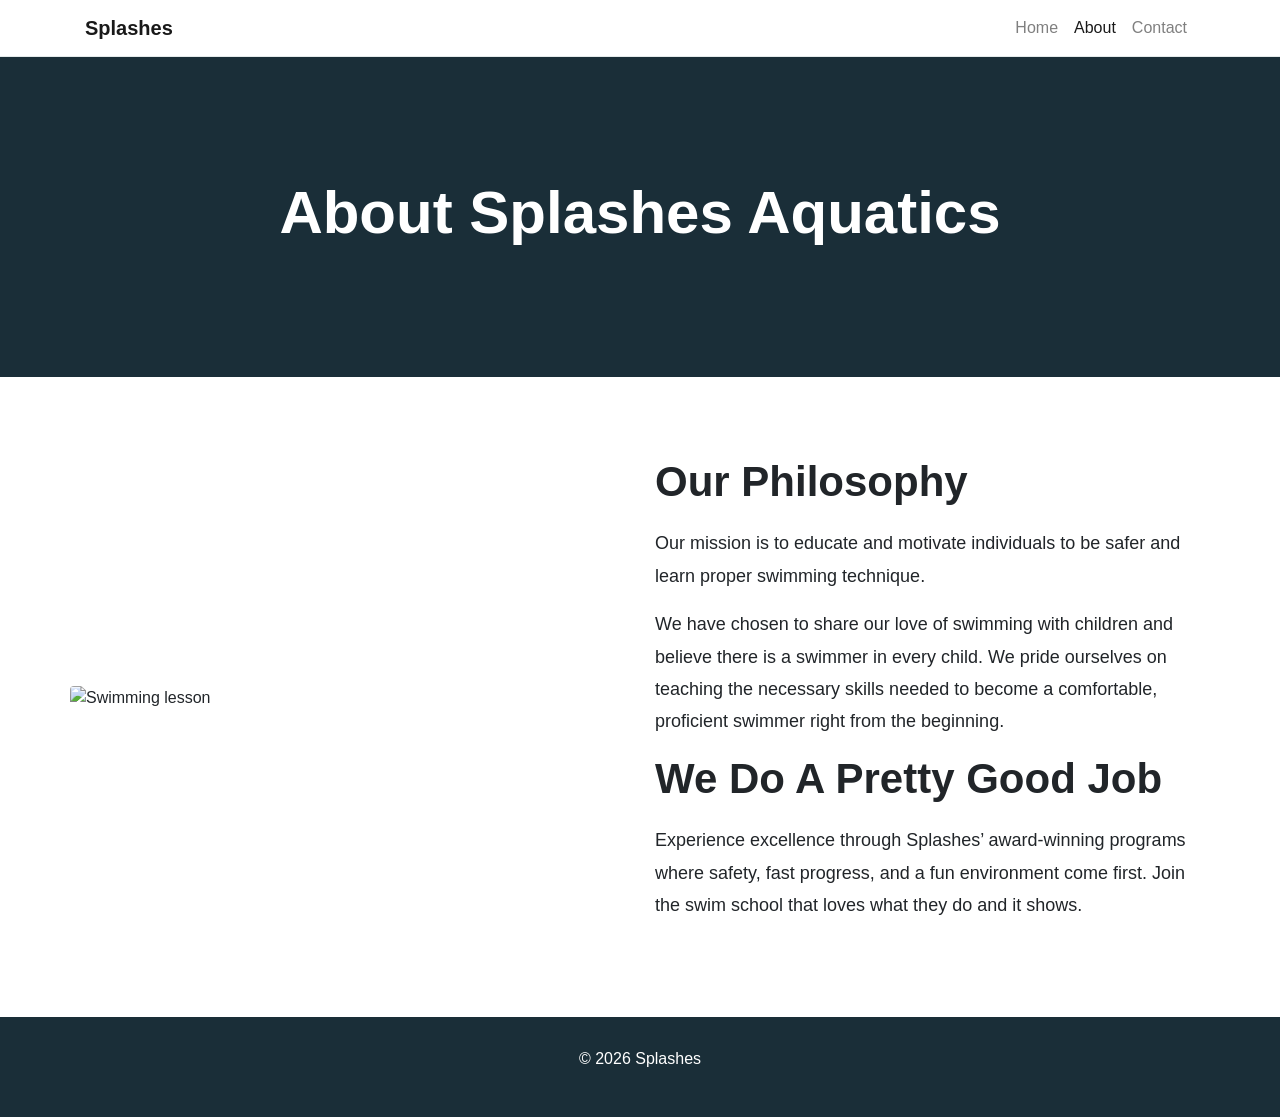
==== about.html @ e7cae316 "contact page information and styling" ====
<!DOCTYPE html>
<html lang="en">
<head>
    <meta charset="UTF-8">
    <meta name="viewport" content="width=device-width, initial-scale=1.0">
    <title>Splashes</title>

    <link rel="stylesheet" href="https://cdn.jsdelivr.net/npm/bootstrap@4.6.2/dist/css/bootstrap.min.css">
    <link rel="stylesheet" href="css/styles.css">

    <script src="https://ajax.googleapis.com/ajax/libs/jquery/3.7.1/jquery.min.js"></script>
    <script src="js/script.js" defer></script>
</head>

<body>

<header>
    <nav class="navbar navbar-expand-lg navbar-light">
        <div class="container">
            <a class="navbar-brand" href="index.html">
                Splashes
            </a>
            <button class="navbar-toggler"
                    type="button"
                    data-toggle="collapse"
                    data-target="#mainNav">
                <span class="navbar-toggler-icon"></span>
            </button>
            <div class="collapse navbar-collapse" id="mainNav">
                <ul class="navbar-nav ml-auto">
                    <li class="nav-item">
                        <a class="nav-link" href="index.html">Home</a>
                    </li>
                    <li class="nav-item">
                        <a class="nav-link active" href="about.html">About</a>
                    </li>
                    <li class="nav-item">
                        <a class="nav-link" href="contact.html">Contact</a>
                    </li>
                </ul>
            </div>
        </div>
    </nav>
</header>

<main>
    <section class="about-hero">
        <div class="container">
            <h1>About Splashes Aquatics</h1>
        </div>
    </section>
    <section class="container about-content">
        <div class="row align-items-center">
            <div class="col-lg-6">
                <img src="images/about.jpg" alt="Swimming lesson" class="img-fluid rounded">
            </div>
            <div class="col-lg-6">
    <h2>Our Philosophy</h2>

    <p>
        Our mission is to educate and motivate individuals to be safer
        and learn proper swimming technique.
    </p>

    <p>
        We have chosen to share our love of swimming with children and
        believe there is a swimmer in every child. We pride ourselves on
        teaching the necessary skills needed to become a comfortable,
        proficient swimmer right from the beginning.
    </p>

    <h2>We Do A Pretty Good Job</h2>

    <p>
        Experience excellence through Splashes’ award-winning programs
        where safety, fast progress, and a fun environment come first.
        Join the swim school that loves what they do and it shows.
    </p>
</div>
        </div>
    </section>
</main>

<footer>
    <div class="container">
        <p>&copy; 2026 Splashes</p>
    </div>
</footer>

<script src="https://cdn.jsdelivr.net/npm/bootstrap@4.6.2/dist/js/bootstrap.bundle.min.js"></script>
</body>
</html>
---- css/styles.css ----
*{
    margin:0;
    padding:0;
    box-sizing:border-box;
}

:root{
    --dark-blue:#1A2E38;
    --bright-blue:#03B1F4;
    --light-gray:#E4EAEA;
}

html, body{
    height:100%;
}

body{
    font-family: Arial, sans-serif;
    display:flex;
    flex-direction:column;
}

header{
    border-bottom: 1px solid var(--light-gray);
}

.navbar-brand{
    font-weight:600;
}

main{
    flex:1;
    padding:0;
}

footer{
    background:var(--dark-blue);
    color:white;
    text-align:center;
    padding:30px;
}
 
.hero{
    background:var(--bright-blue);
    color:white;
    text-align:center;
    padding:180px 20px;
}

.hero h1{
    font-size:48px;
    font-weight:bold;
}

.hero p{
    font-size:20px;
    margin:20px 0;
}

.intro{
    padding:70px 15px;
    text-align:center;                          
}

.intro h2{
    color:var(--dark-blue);
    margin-bottom:20px;
    font-weight:700;
    font-size:48px;
}

.programs{
    padding-bottom:80px;
    padding-top:50px;
}

.card{
    margin-bottom:30px;
    min-height:230px;
    text-align:center;
}

.card h3{
    color:var(--dark-blue);
    font-size:24px;
}

.btn-primary{
    background:var(--dark-blue);
    border-color:var(--dark-blue);
    padding:12px 30px;
    font-size:18px;
}

.btn-primary:hover{
    background:#03B1F4;
    border-color:#03B1F4;
}

.card .btn{
    margin-top:auto;
    width:180px;
}

.program-img{
    width:180px;
    height:180px;
    object-fit:cover;
    border-radius:50%;
    margin-bottom:20px;
}

.about-hero{
    background:var(--dark-blue);
    color:white;
    text-align:center;
    padding:120px 20px;
}

.about-hero h1{
    font-size:60px;
    font-weight:700;
}

.about-content{
    padding:80px 0;
}

.about-content img{
    width:100%;
    border-radius:12px;
}

.about-content h2{
    font-size:42px;
    font-weight:700;
    margin-bottom:20px;
}

.about-content p{
    font-size:18px;
    line-height:1.8;
}

.contact-hero{
    background:var(--bright-blue);
    color:white;
    text-align:center;
    padding:100px 20px;
}

.contact-hero h1{
    font-size:56px;
    font-weight:700;
}

.contact-hero-icon{
    width:180px;
    margin-bottom:20px;
}

.contact-section{
    padding:80px 0;
}

.contact-info h2{
    font-size:42px;
    font-weight:700;
    color:var(--dark-blue);
    margin-bottom:20px;
}

.contact-info p{
    font-size:18px;
    line-height:1.7;
}

.contact-icons{
    display:grid;
    grid-template-columns:repeat(2, 1fr);
    gap:20px;
    margin-top:30px;
}

.contact-icons div{
    text-align:center;
    background:#f5f5f5;
    padding:25px;
    border-radius:12px;
    transition:.3s;
    cursor:pointer;
}

.contact-icons div:hover{
    transform:translateY(-5px);
    box-shadow:0 4px 15px rgba(0,0,0,.15);
}

.contact-icons img{
    width:60px;
    height:60px;
    margin-bottom:10px;
}

.contact-form{
    background:white;
    padding:35px;
    border-radius:12px;
    box-shadow:0 4px 20px rgba(0,0,0,0.1);
}

.contact-form label{
    font-weight:600;
}

.contact-form .btn{
    padding:12px 30px;
}

.form-title{
    margin-bottom:20px;
    font-size:32px;
    font-weight:700;
    color:var(--dark-blue);
}
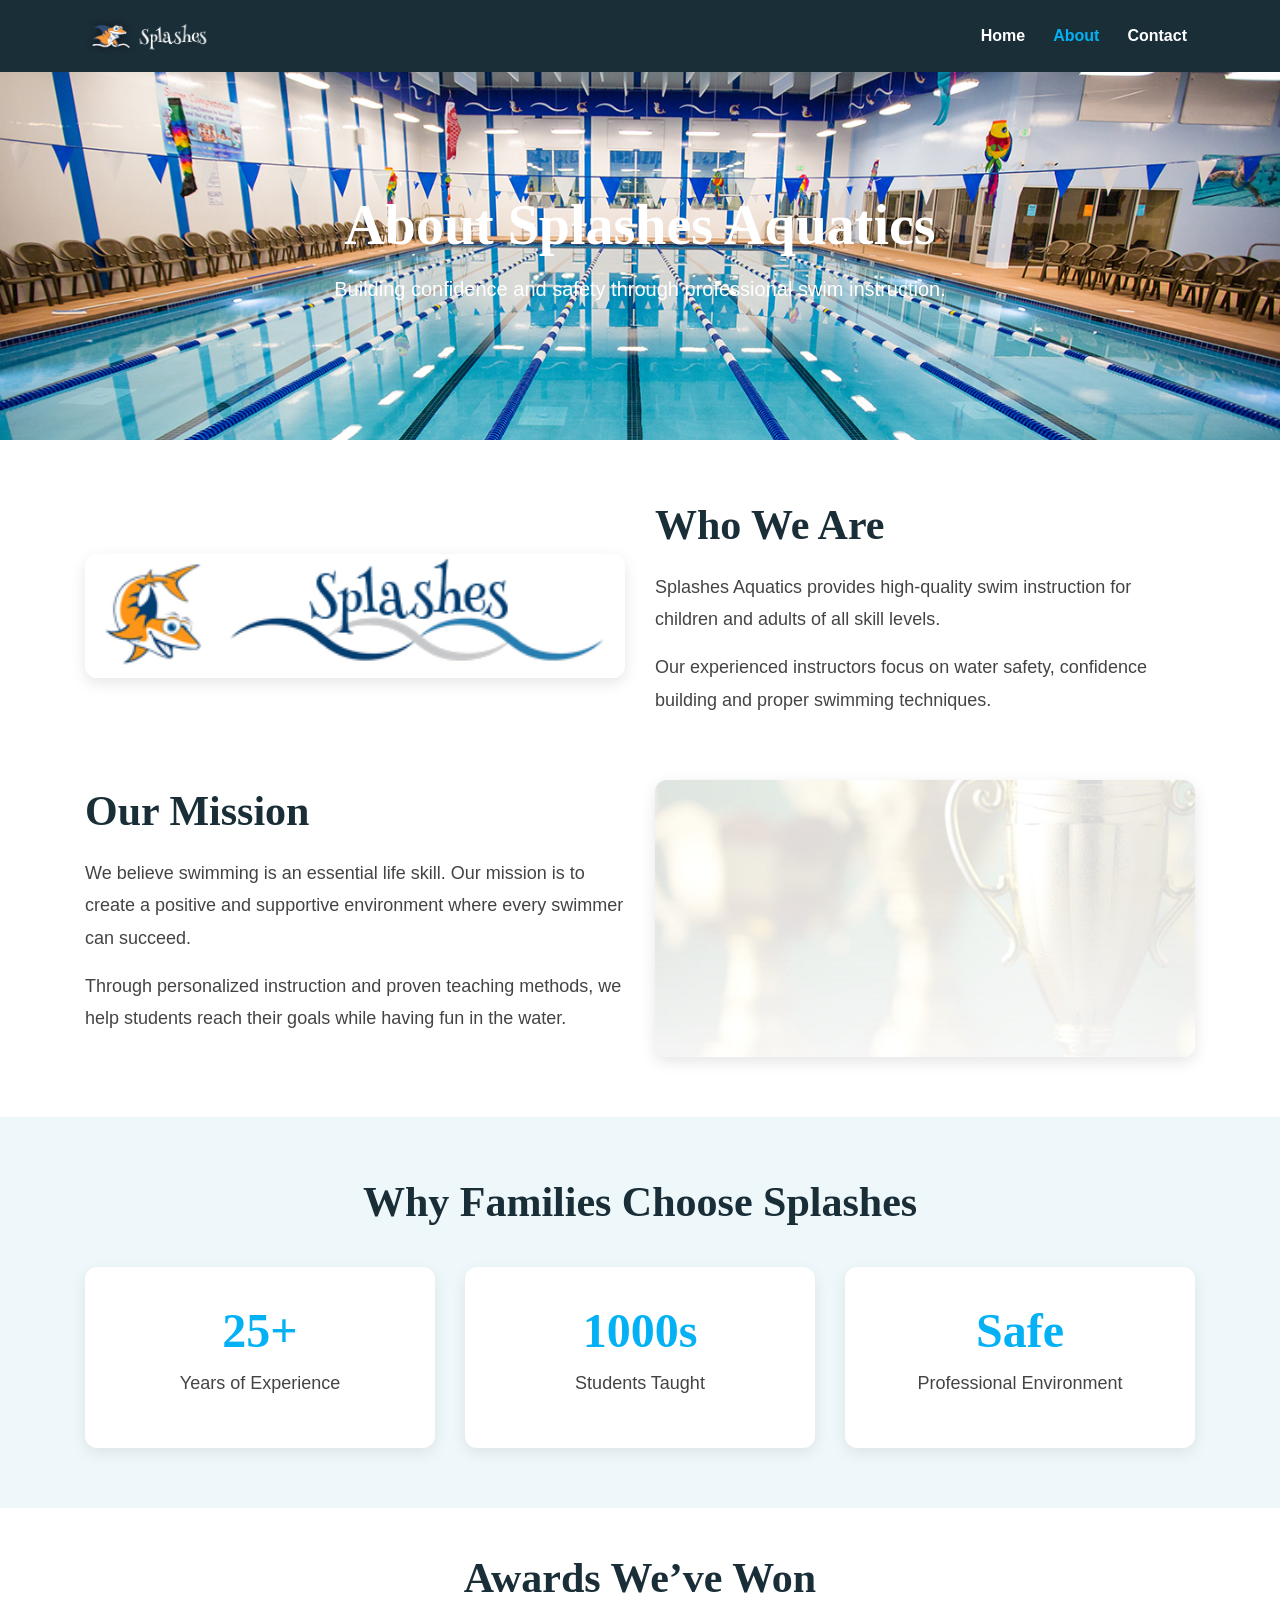
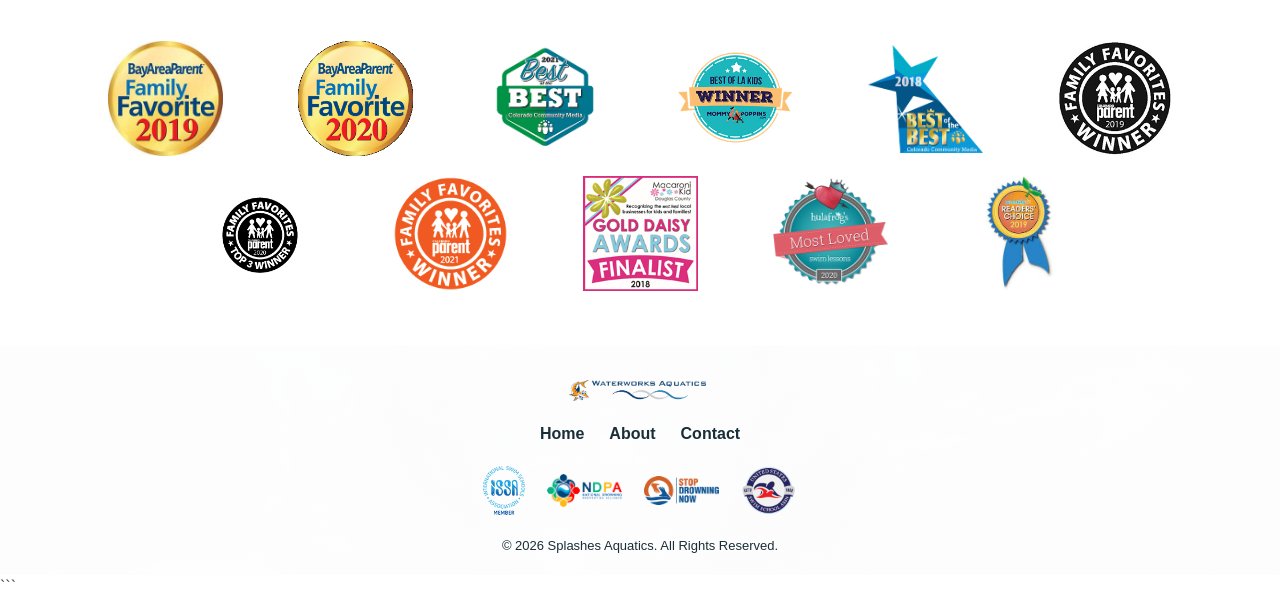
==== commit abb5b760: "about.html complete page pluss about css complete" ====
--- a/about.html
+++ b/about.html
@@ -3,7 +3,7 @@
 <head>
     <meta charset="UTF-8">
     <meta name="viewport" content="width=device-width, initial-scale=1.0">
-    <title>Splashes</title>
+    <title>About | Splashes Aquatics</title>
 
     <link rel="stylesheet" href="https://cdn.jsdelivr.net/npm/bootstrap@4.6.2/dist/css/bootstrap.min.css">
     <link rel="stylesheet" href="css/styles.css">
@@ -15,78 +15,263 @@
 <body>
 
 <header>
-    <nav class="navbar navbar-expand-lg navbar-light">
-        <div class="container">
+    <nav class="navbar navbar-expand-lg navbar-dark sticky-top">
+        <div class="container">
+
             <a class="navbar-brand" href="index.html">
-                Splashes
+                <img src="images/logo-small.png" alt="Splashes Aquatics" class="site-logo">
             </a>
+
             <button class="navbar-toggler"
                     type="button"
                     data-toggle="collapse"
                     data-target="#mainNav">
                 <span class="navbar-toggler-icon"></span>
             </button>
+
             <div class="collapse navbar-collapse" id="mainNav">
                 <ul class="navbar-nav ml-auto">
+
                     <li class="nav-item">
                         <a class="nav-link" href="index.html">Home</a>
                     </li>
-                    <li class="nav-item">
-                        <a class="nav-link active" href="about.html">About</a>
+
+                    <li class="nav-item active">
+                        <a class="nav-link" href="about.html">About</a>
                     </li>
+
                     <li class="nav-item">
                         <a class="nav-link" href="contact.html">Contact</a>
                     </li>
+
                 </ul>
             </div>
+
         </div>
     </nav>
 </header>
 
 <main>
+
     <section class="about-hero">
         <div class="container">
             <h1>About Splashes Aquatics</h1>
-        </div>
-    </section>
-    <section class="container about-content">
-        <div class="row align-items-center">
-            <div class="col-lg-6">
-                <img src="images/about.jpg" alt="Swimming lesson" class="img-fluid rounded">
-            </div>
-            <div class="col-lg-6">
-    <h2>Our Philosophy</h2>
-
-    <p>
-        Our mission is to educate and motivate individuals to be safer
-        and learn proper swimming technique.
-    </p>
-
-    <p>
-        We have chosen to share our love of swimming with children and
-        believe there is a swimmer in every child. We pride ourselves on
-        teaching the necessary skills needed to become a comfortable,
-        proficient swimmer right from the beginning.
-    </p>
-
-    <h2>We Do A Pretty Good Job</h2>
-
-    <p>
-        Experience excellence through Splashes’ award-winning programs
-        where safety, fast progress, and a fun environment come first.
-        Join the swim school that loves what they do and it shows.
-    </p>
-</div>
-        </div>
-    </section>
+            <p>Building confidence and safety through professional swim instruction.</p>
+        </div>
+    </section>
+
+    <section class="about-content">
+        <div class="container">
+
+            <div class="row align-items-center mb-5">
+
+                <div class="col-lg-6">
+                    <img src="images/wave-small.png"
+                         alt="Swimming lesson"
+                         class="img-fluid about-image">
+                </div>
+
+                <div class="col-lg-6">
+
+                    <h2>Who We Are</h2>
+
+                    <p>
+                        Splashes Aquatics provides high-quality swim instruction
+                        for children and adults of all skill levels.
+                    </p>
+
+                    <p>
+                        Our experienced instructors focus on water safety,
+                        confidence building and proper swimming techniques.
+                    </p>
+
+                </div>
+
+            </div>
+
+            <div class="row align-items-center">
+
+                <div class="col-lg-6 order-lg-2">
+                    <img src="images/about-we-do-a-pretty-good-job-bg.jpeg"
+                         alt="Swimming lesson"
+                         class="img-fluid about-image">
+                </div>
+
+                <div class="col-lg-6 order-lg-1">
+
+                    <h2>Our Mission</h2>
+
+                    <p>
+                        We believe swimming is an essential life skill.
+                        Our mission is to create a positive and supportive
+                        environment where every swimmer can succeed.
+                    </p>
+
+                    <p>
+                        Through personalized instruction and proven teaching
+                        methods, we help students reach their goals while
+                        having fun in the water.
+                    </p>
+
+                </div>
+
+            </div>
+
+        </div>
+    </section>
+
+    <section class="about-stats">
+
+        <div class="container">
+
+            <h2>Why Families Choose Splashes</h2>
+
+            <div class="row text-center">
+
+                <div class="col-md-4">
+                    <div class="stat-box">
+                        <h3>25+</h3>
+                        <p>Years of Experience</p>
+                    </div>
+                </div>
+
+                <div class="col-md-4">
+                    <div class="stat-box">
+                        <h3>1000s</h3>
+                        <p>Students Taught</p>
+                    </div>
+                </div>
+
+                <div class="col-md-4">
+                    <div class="stat-box">
+                        <h3>Safe</h3>
+                        <p>Professional Environment</p>
+                    </div>
+                </div>
+
+            </div>
+
+        </div>
+
+    </section>
+
+<!-- Awards -->
+    <section class="awards-section">
+        <div class="container">
+
+            <h2>Awards We’ve Won</h2>
+
+            <div class="row justify-content-center awards-grid">
+
+                <div class="col-4 col-sm-3 col-lg-2">
+                    <img src="images/awards/bay-area-parent-2019.jpeg"
+                         alt="Bay Area Parent Family Favorite 2019"
+                         class="award-image">
+                </div>
+
+                <div class="col-4 col-sm-3 col-lg-2">
+                    <img src="images/awards/bay-area-parent-gold2020.png"
+                         alt="Bay Area Parent Gold 2020"
+                         class="award-image">
+                </div>
+
+                <div class="col-4 col-sm-3 col-lg-2">
+                    <img src="images/awards/best-colorado-community-media-2021.jpeg"
+                         alt="Best Colorado Community Media 2021"
+                         class="award-image">
+                </div>
+
+                <div class="col-4 col-sm-3 col-lg-2">
+                    <img src="images/awards/best-of-la-kids-winner.jpeg"
+                         alt="Best of LA Kids winner"
+                         class="award-image">
+                </div>
+
+                <div class="col-4 col-sm-3 col-lg-2">
+                    <img src="images/awards/best-of-the-best-2018.jpeg"
+                         alt="Best of the Best 2018"
+                         class="award-image">
+                </div>
+
+                <div class="col-4 col-sm-3 col-lg-2">
+                    <img src="images/awards/colorado-parenting-family-fav2019.jpeg"
+                         alt="Colorado Parenting Family Favorite 2019"
+                         class="award-image">
+                </div>
+
+                <div class="col-4 col-sm-3 col-lg-2">
+                    <img src="images/awards/colorado-parenting-family-fav2020.png"
+                         alt="Colorado Parenting Family Favorite 2020"
+                         class="award-image">
+                </div>
+
+                <div class="col-4 col-sm-3 col-lg-2">
+                    <img src="images/awards/colorado-parenting-family-fav2021.png"
+                         alt="Colorado Parenting Family Favorite 2021"
+                         class="award-image">
+                </div>
+
+                <div class="col-4 col-sm-3 col-lg-2">
+                    <img src="images/awards/gold-daisy-award-finalist-2018.jpeg"
+                         alt="Gold Daisy Award finalist 2018"
+                         class="award-image">
+                </div>
+
+                <div class="col-4 col-sm-3 col-lg-2">
+                    <img src="images/awards/mla-swim-lessons-winner-2020-250x250.png"
+                         alt="Most Loved Swim Lessons winner 2020"
+                         class="award-image">
+                </div>
+
+                <div class="col-4 col-sm-3 col-lg-2">
+                    <img src="images/awards/website-parenting-oc-2019.jpeg"
+                         alt="Parenting OC award 2019"
+                         class="award-image">
+                </div>
+
+            </div>
+
+        </div>
+    </section>
+
 </main>
 
 <footer>
     <div class="container">
-        <p>&copy; 2026 Splashes</p>
+
+        <img src="images/footer-logo-wave-small.png"
+             alt="Splashes Aquatics"
+             class="footer-logo">
+
+        <div class="footer-links">
+            <a href="index.html">Home</a>
+            <a href="about.html">About</a>
+            <a href="contact.html">Contact</a>
+        </div>
+
+        <div class="sponsor-logos">
+
+            <img src="images/sponsors/footer-member-issa-logo.png"
+                 alt="Swim School Association member">
+
+            <img src="images/sponsors/footer-ndpa-logo.png"
+                 alt="National Drowning Prevention Alliance">
+
+            <img src="images/sponsors/footer-stop-drowning-now-logo.png"
+                 alt="Stop Drowning Now">
+
+            <img src="images/sponsors/footer-usssa-logo-2.png"
+                 alt="United States Swim School Association">
+
+        </div>
+
+        <p>&copy; 2026 Splashes Aquatics. All Rights Reserved.</p>
+
     </div>
 </footer>
 
 <script src="https://cdn.jsdelivr.net/npm/bootstrap@4.6.2/dist/js/bootstrap.bundle.min.js"></script>
+
 </body>
-</html>+</html>
+```
--- a/css/styles.css
+++ b/css/styles.css
@@ -5,133 +5,769 @@
 }
 
 :root{
-    --dark-blue:#1A2E38;
-    --bright-blue:#03B1F4;
-    --light-gray:#E4EAEA;
-}
-
-html, body{
-    height:100%;
-}
-
+    --white:#ffffff;
+    --light-gray:#e4eaea;
+    --dark-blue:#1a2e38;
+    --dark-gray:#444444;
+    --bright-blue:#03b1f4;
+}
+
+html,
 body{
-    font-family: Arial, sans-serif;
+    min-height:100%;
+}
+
+body{
     display:flex;
     flex-direction:column;
-}
-
-header{
-    border-bottom: 1px solid var(--light-gray);
-}
-
-.navbar-brand{
-    font-weight:600;
+    font-family:Arial, sans-serif;
+    color:var(--dark-gray);
+    background:var(--white);
 }
 
 main{
     flex:1;
-    padding:0;
-}
-
-footer{
+}
+
+h1,
+h2,
+h3{
+    font-family:Georgia, serif;
+}
+
+a:hover{
+    text-decoration:none;
+}
+
+/* Header */
+
+header{
     background:var(--dark-blue);
-    color:white;
-    text-align:center;
-    padding:30px;
-}
- 
+}
+
+.navbar{
+    min-height:72px;
+    background:var(--dark-blue);
+}
+
+.site-logo{
+    width:130px;
+    height:auto;
+}
+
+.navbar-dark .navbar-nav .nav-link{
+    color:var(--white);
+    margin-left:12px;
+    font-weight:600;
+}
+
+.navbar-dark .navbar-nav .nav-link:hover,
+.navbar-dark .navbar-nav .active > .nav-link{
+    color:var(--bright-blue);
+}
+
+.account-btn{
+    padding:8px 18px;
+    border-radius:25px;
+    color:var(--dark-blue);
+    font-size:13px;
+    font-weight:700;
+}
+
+/* Hero */
+
 .hero{
-    background:var(--bright-blue);
-    color:white;
-    text-align:center;
-    padding:180px 20px;
+    min-height:500px;
+    display:flex;
+    align-items:center;
+    padding:70px 20px;
+    color:var(--white);
+    text-align:center;
+
+    background-image:
+        linear-gradient(rgba(0,0,0,.28), rgba(0,0,0,.28)),
+        url("../images/home.jpeg");
+
+    background-size:cover;
+    background-position:center;
+    background-repeat:no-repeat;
 }
 
 .hero h1{
-    font-size:48px;
-    font-weight:bold;
+    max-width:760px;
+    margin:0 auto;
+    font-size:54px;
+    line-height:1.15;
+    font-weight:700;
+    text-shadow:0 2px 5px rgba(0,0,0,.4);
 }
 
 .hero p{
-    font-size:20px;
-    margin:20px 0;
-}
+    margin:22px 0;
+    font-size:19px;
+}
+
+.hero-buttons{
+    display:flex;
+    justify-content:center;
+    flex-wrap:wrap;
+    gap:15px;
+}
+
+.hero-buttons .btn{
+    min-width:160px;
+    padding:10px 24px;
+    border-radius:25px;
+    font-weight:600;
+}
+
+/* Promotional banners */
+
+.promo-section{
+    padding:30px 0 10px;
+}
+
+.promo-link{
+    display:block;
+    width:100%;
+    height:100%;
+}
+
+.promo-image{
+    display:block;
+    width:100%;
+    height:125px;
+    object-fit:cover;
+    border-radius:8px;
+    box-shadow:0 4px 12px rgba(0,0,0,.12);
+}
+
+/* Intro */
 
 .intro{
-    padding:70px 15px;
-    text-align:center;                          
+    padding:35px 15px 15px;
+    text-align:center;
 }
 
 .intro h2{
-    color:var(--dark-blue);
-    margin-bottom:20px;
-    font-weight:700;
-    font-size:48px;
-}
+    margin-bottom:12px;
+    color:var(--dark-blue);
+    font-size:42px;
+    font-weight:700;
+}
+
+.intro p{
+    max-width:760px;
+    margin:0 auto;
+    font-size:17px;
+}
+
+/* Program cards */
 
 .programs{
-    padding-bottom:80px;
-    padding-top:50px;
-}
-
-.card{
-    margin-bottom:30px;
-    min-height:230px;
-    text-align:center;
-}
-
-.card h3{
-    color:var(--dark-blue);
-    font-size:24px;
-}
+    padding:25px 0 45px;
+}
+
+.program-card{
+    overflow:hidden;
+    border:1px solid var(--light-gray);
+    border-radius:10px;
+    box-shadow:0 4px 14px rgba(0,0,0,.08);
+    transition:transform .3s, box-shadow .3s;
+}
+
+.program-card:hover{
+    transform:translateY(-5px);
+    box-shadow:0 8px 20px rgba(0,0,0,.13);
+}
+
+.program-card-image{
+    width:100%;
+    height:190px;
+    object-fit:cover;
+}
+
+.program-card .card-body{
+    display:flex;
+    flex-direction:column;
+    align-items:center;
+    padding:22px 18px;
+    text-align:center;
+}
+
+.program-card .card-title{
+    margin-bottom:12px;
+    color:var(--dark-blue);
+    font-size:23px;
+    font-weight:700;
+}
+
+.program-card .card-text{
+    flex:1;
+    font-size:15px;
+    line-height:1.55;
+}
+
+.program-card .btn{
+    width:160px;
+    margin-top:auto;
+}
+
+/* Buttons */
 
 .btn-primary{
     background:var(--dark-blue);
     border-color:var(--dark-blue);
-    padding:12px 30px;
+}
+
+.btn-primary:hover{
+    background:var(--bright-blue);
+    border-color:var(--bright-blue);
+}
+
+.btn-outline-primary{
+    color:var(--bright-blue);
+    border-color:var(--bright-blue);
+}
+
+.btn-outline-primary:hover{
+    background:var(--bright-blue);
+    border-color:var(--bright-blue);
+}
+
+.btn-info{
+    background:var(--bright-blue);
+    border-color:var(--bright-blue);
+}
+
+/* Teaching section */
+
+.teaching-section{
+    padding:50px 0;
+    background:#eef7fa;
+}
+
+.teaching-section .row{
+    align-items:stretch;
+}
+
+.teaching-box{
+    width:100%;
+    height:100%;
+    padding:34px;
+    background:var(--white);
+    border:1px solid var(--light-gray);
+    border-radius:14px;
+    box-shadow:0 5px 18px rgba(0,0,0,.10);
+}
+
+.teaching-box h2{
+    margin-bottom:18px;
+    color:var(--dark-blue);
+    font-size:40px;
+    font-weight:700;
+}
+
+.teaching-box h3{
+    margin-top:20px;
+    margin-bottom:12px;
+    color:var(--dark-blue);
+    font-size:22px;
+    font-weight:700;
+}
+
+.teaching-box p,
+.teaching-box li{
+    font-size:16px;
+    line-height:1.65;
+}
+
+.teaching-box ul{
+    margin-bottom:22px;
+    padding-left:20px;
+}
+
+.teaching-box li{
+    margin-bottom:9px;
+}
+
+.teaching-box .badge{
+    margin-left:6px;
+}
+
+.teaching-image{
+    width:100%;
+    height:100%;
+    min-height:470px;
+    object-fit:cover;
+    border-radius:14px;
+    box-shadow:0 5px 18px rgba(0,0,0,.10);
+}
+
+/* Locations */
+
+.locations-section{
+    padding:60px 0;
+    color:var(--white);
+
+    background-image:
+        linear-gradient(rgba(26,46,56,.88), rgba(26,46,56,.88)),
+        url("../images/home-our-locations-bg.jpeg");
+
+    background-size:cover;
+    background-position:center;
+}
+
+.locations-text h2{
+    margin-bottom:18px;
+    font-size:44px;
+    line-height:1.1;
+    font-weight:700;
+}
+
+.locations-text h3{
+    margin-bottom:15px;
+    color:var(--bright-blue);
+    font-size:22px;
+}
+
+.locations-text p{
+    margin-bottom:20px;
+    font-size:16px;
+    line-height:1.65;
+}
+
+.locations-map{
+    width:100%;
+}
+
+/* Awards */
+
+.awards-section{
+    padding:45px 0;
+    text-align:center;
+}
+
+.awards-section h2{
+    margin-bottom:28px;
+    color:var(--dark-blue);
+    font-size:42px;
+    font-weight:700;
+}
+
+.awards-grid > div{
+    display:flex;
+    align-items:center;
+    justify-content:center;
+    padding:10px;
+}
+
+.award-image{
+    width:100%;
+    max-width:115px;
+    max-height:115px;
+    object-fit:contain;
+}
+
+/* Footer */
+
+footer{
+    padding:32px 20px 20px;
+    color:var(--dark-blue);
+    text-align:center;
+
+    background-image:
+        linear-gradient(rgba(255,255,255,.92), rgba(255,255,255,.92)),
+        url("../images/footer-bg.jpeg");
+
+    background-size:cover;
+    background-position:center;
+}
+
+.footer-logo{
+    width:150px;
+    margin-bottom:18px;
+}
+
+.footer-links{
+    display:flex;
+    justify-content:center;
+    gap:25px;
+    margin-bottom:20px;
+}
+
+.footer-links a{
+    color:var(--dark-blue);
+    font-weight:600;
+}
+
+.sponsor-logos{
+    display:flex;
+    justify-content:center;
+    align-items:center;
+    flex-wrap:wrap;
+    gap:22px;
+    margin-bottom:20px;
+}
+
+.sponsor-logos img{
+    max-width:75px;
+    max-height:50px;
+    object-fit:contain;
+}
+
+footer p{
+    margin-bottom:0;
+    font-size:13px;
+}
+
+/* About page */
+
+.about-hero{
+    padding:120px 20px;
+    color:var(--white);
+    text-align:center;
+
+    background-image:
+        linear-gradient(rgba(26,46,56,.55), rgba(26,46,56,.55)),
+        url("../images/about-us-hero.jpeg");
+
+    background-size:cover;
+    background-position:center;
+}
+
+.about-hero h1{
+    font-size:54px;
+    font-weight:700;
+}
+
+.about-content{
+    padding:55px 15px;
+}
+
+.about-content img{
+    width:100%;
+    border-radius:12px;
+}
+
+.about-content h2{
+    margin-bottom:18px;
+    color:var(--dark-blue);
+    font-size:38px;
+    font-weight:700;
+}
+
+.about-content p{
+    font-size:17px;
+    line-height:1.7;
+}
+
+/* Contact page */
+
+.contact-hero{
+    padding:120px 20px;
+    color:var(--white);
+    text-align:center;
+
+    background-image:
+        linear-gradient(rgba(26,46,56,.50), rgba(26,46,56,.50)),
+        url("../images/contact-hero.jpeg");
+
+    background-size:cover;
+    background-position:center;
+}
+
+.contact-hero h1{
+    font-size:52px;
+    font-weight:700;
+}
+
+.contact-section{
+    padding:55px 15px;
+}
+
+.contact-info h2{
+    margin-bottom:18px;
+    color:var(--dark-blue);
+    font-size:38px;
+    font-weight:700;
+}
+
+.contact-info > p{
+    font-size:17px;
+    line-height:1.65;
+}
+
+.contact-icons{
+    display:grid;
+    grid-template-columns:repeat(2,1fr);
+    gap:16px;
+    margin-top:25px;
+}
+
+.contact-icons div{
+    padding:20px;
+    text-align:center;
+    background:#f5f5f5;
+    border-radius:10px;
+}
+
+.contact-icons img{
+    width:55px;
+    height:55px;
+    margin-bottom:8px;
+}
+
+.contact-icons p{
+    margin-bottom:0;
+}
+
+.contact-form{
+    padding:30px;
+    background:var(--white);
+    border-radius:12px;
+    box-shadow:0 4px 18px rgba(0,0,0,.10);
+}
+
+.contact-form label{
+    font-weight:600;
+}
+
+/* Tablet */
+
+@media only screen and (max-width:991px){
+
+    .navbar-collapse{
+        padding:18px 0;
+    }
+
+    .account-btn{
+        margin-top:10px;
+    }
+
+    .hero{
+        min-height:460px;
+    }
+
+    .hero h1{
+        font-size:44px;
+    }
+
+    .teaching-image{
+        min-height:380px;
+    }
+
+    .locations-text{
+        margin-bottom:35px;
+        text-align:center;
+    }
+
+    .about-content img{
+        margin-bottom:30px;
+    }
+
+    .contact-info{
+        margin-bottom:40px;
+    }
+}
+
+/* Mobile */
+
+@media only screen and (max-width:767px){
+
+    .site-logo{
+        width:115px;
+    }
+
+    .hero{
+        min-height:400px;
+        padding:60px 15px;
+    }
+
+    .hero h1{
+        font-size:34px;
+    }
+
+    .hero p{
+        font-size:16px;
+    }
+
+    .hero-buttons{
+        flex-direction:column;
+        align-items:center;
+    }
+
+    .hero-buttons .btn{
+        width:200px;
+    }
+
+    .promo-image{
+        height:auto;
+    }
+
+    .intro{
+        padding:30px 15px 10px;
+    }
+
+    .intro h2{
+        font-size:32px;
+    }
+
+    .programs{
+        padding:20px 0 30px;
+    }
+
+    .program-card-image{
+        height:220px;
+    }
+
+    .teaching-section{
+        padding:40px 0;
+    }
+
+
+    .locations-section{
+        padding:45px 0;
+    }
+
+    .locations-text h2{
+        font-size:36px;
+    }
+
+    .awards-section{
+        padding:38px 0;
+    }
+
+    .awards-section h2{
+        font-size:34px;
+    }
+
+    .about-hero,
+    .contact-hero{
+        padding:90px 20px;
+    }
+
+    .about-hero h1,
+    .contact-hero h1{
+        font-size:40px;
+    }
+
+    .contact-icons{
+        grid-template-columns:1fr;
+    }
+
+    .contact-form{
+        padding:24px 20px;
+    }
+
+    .footer-links{
+        gap:18px;
+    }
+
+    .sponsor-logos img{
+        max-width:65px;
+    }
+}
+/* Show the full promotional banners */
+
+.promo-image{
+    width:100%;
+    height:auto;
+    min-height:0;
+    object-fit:contain;
+}
+
+
+/* Show more of each card image */
+
+.program-card-image{
+    width:100%;
+    height:220px;
+    object-fit:contain;
+    object-position:center;
+    background-color:#f5f5f5;
+}
+
+
+/* HANDS ON TEACHING */
+
+.teaching-section{
+    background:url("../images/home-hands-on-teaching.jpeg");
+    background-size:cover;
+    background-position:center;
+    background-repeat:no-repeat;
+    min-height:650px;
+    display:flex;
+    align-items:center;
+}
+
+.teaching-overlay{
+    width:100%;
+    padding:80px 0;
+}
+
+.teaching-content{
+    max-width:500px;
+    padding:40px;
+}
+
+.teaching-content h2{
+    font-size:48px;
+    font-weight:700;
+    color:var(--dark-blue);
+    margin-bottom:20px;
+}
+
+.teaching-content h3{
+    font-size:28px;
+    font-weight:700;
+    color:var(--dark-blue);
+    margin-top:25px;
+    margin-bottom:15px;
+}
+
+.teaching-content p{
     font-size:18px;
-}
-
-.btn-primary:hover{
-    background:#03B1F4;
-    border-color:#03B1F4;
-}
-
-.card .btn{
-    margin-top:auto;
-    width:180px;
-}
-
-.program-img{
-    width:180px;
-    height:180px;
-    object-fit:cover;
-    border-radius:50%;
-    margin-bottom:20px;
-}
+    line-height:1.8;
+    margin-bottom:15px;
+}
+
+.teaching-content ul{
+    padding-left:20px;
+    margin-bottom:25px;
+}
+
+.teaching-content li{
+    margin-bottom:10px;
+}
+
+/* ABOUT PAGE */
 
 .about-hero{
-    background:var(--dark-blue);
+    background:url("../images/about-us-hero.jpeg");
+    background-size:cover;
+    background-position:center;
     color:white;
     text-align:center;
     padding:120px 20px;
 }
 
 .about-hero h1{
-    font-size:60px;
-    font-weight:700;
+    font-size:56px;
+    font-weight:700;
+    margin-bottom:15px;
+}
+
+.about-hero p{
+    font-size:20px;
 }
 
 .about-content{
-    padding:80px 0;
-}
-
-.about-content img{
-    width:100%;
-    border-radius:12px;
+    padding:60px 0;
 }
 
 .about-content h2{
+    color:var(--dark-blue);
     font-size:42px;
     font-weight:700;
     margin-bottom:20px;
@@ -142,84 +778,39 @@
     line-height:1.8;
 }
 
-.contact-hero{
-    background:var(--bright-blue);
-    color:white;
-    text-align:center;
-    padding:100px 20px;
-}
-
-.contact-hero h1{
-    font-size:56px;
-    font-weight:700;
-}
-
-.contact-hero-icon{
-    width:180px;
-    margin-bottom:20px;
-}
-
-.contact-section{
-    padding:80px 0;
-}
-
-.contact-info h2{
+.about-image{
+    border-radius:12px;
+    box-shadow:0 5px 15px rgba(0,0,0,.1);
+}
+
+.about-stats{
+    background:#eef7fa;
+    padding:60px 0;
+    text-align:center;
+}
+
+.about-stats h2{
+    color:var(--dark-blue);
     font-size:42px;
     font-weight:700;
-    color:var(--dark-blue);
-    margin-bottom:20px;
-}
-
-.contact-info p{
-    font-size:18px;
-    line-height:1.7;
-}
-
-.contact-icons{
-    display:grid;
-    grid-template-columns:repeat(2, 1fr);
-    gap:20px;
-    margin-top:30px;
-}
-
-.contact-icons div{
-    text-align:center;
-    background:#f5f5f5;
-    padding:25px;
-    border-radius:12px;
-    transition:.3s;
-    cursor:pointer;
-}
-
-.contact-icons div:hover{
-    transform:translateY(-5px);
-    box-shadow:0 4px 15px rgba(0,0,0,.15);
-}
-
-.contact-icons img{
-    width:60px;
-    height:60px;
-    margin-bottom:10px;
-}
-
-.contact-form{
+    margin-bottom:40px;
+}
+
+.stat-box{
     background:white;
     padding:35px;
     border-radius:12px;
-    box-shadow:0 4px 20px rgba(0,0,0,0.1);
-}
-
-.contact-form label{
-    font-weight:600;
-}
-
-.contact-form .btn{
-    padding:12px 30px;
-}
-
-.form-title{
-    margin-bottom:20px;
-    font-size:32px;
-    font-weight:700;
-    color:var(--dark-blue);
-}+    box-shadow:0 5px 15px rgba(0,0,0,.08);
+}
+
+.stat-box h3{
+    color:var(--bright-blue);
+    font-size:48px;
+    font-weight:700;
+}
+
+.stat-box p{
+    margin-top:10px;
+    font-size:18px;
+}
+
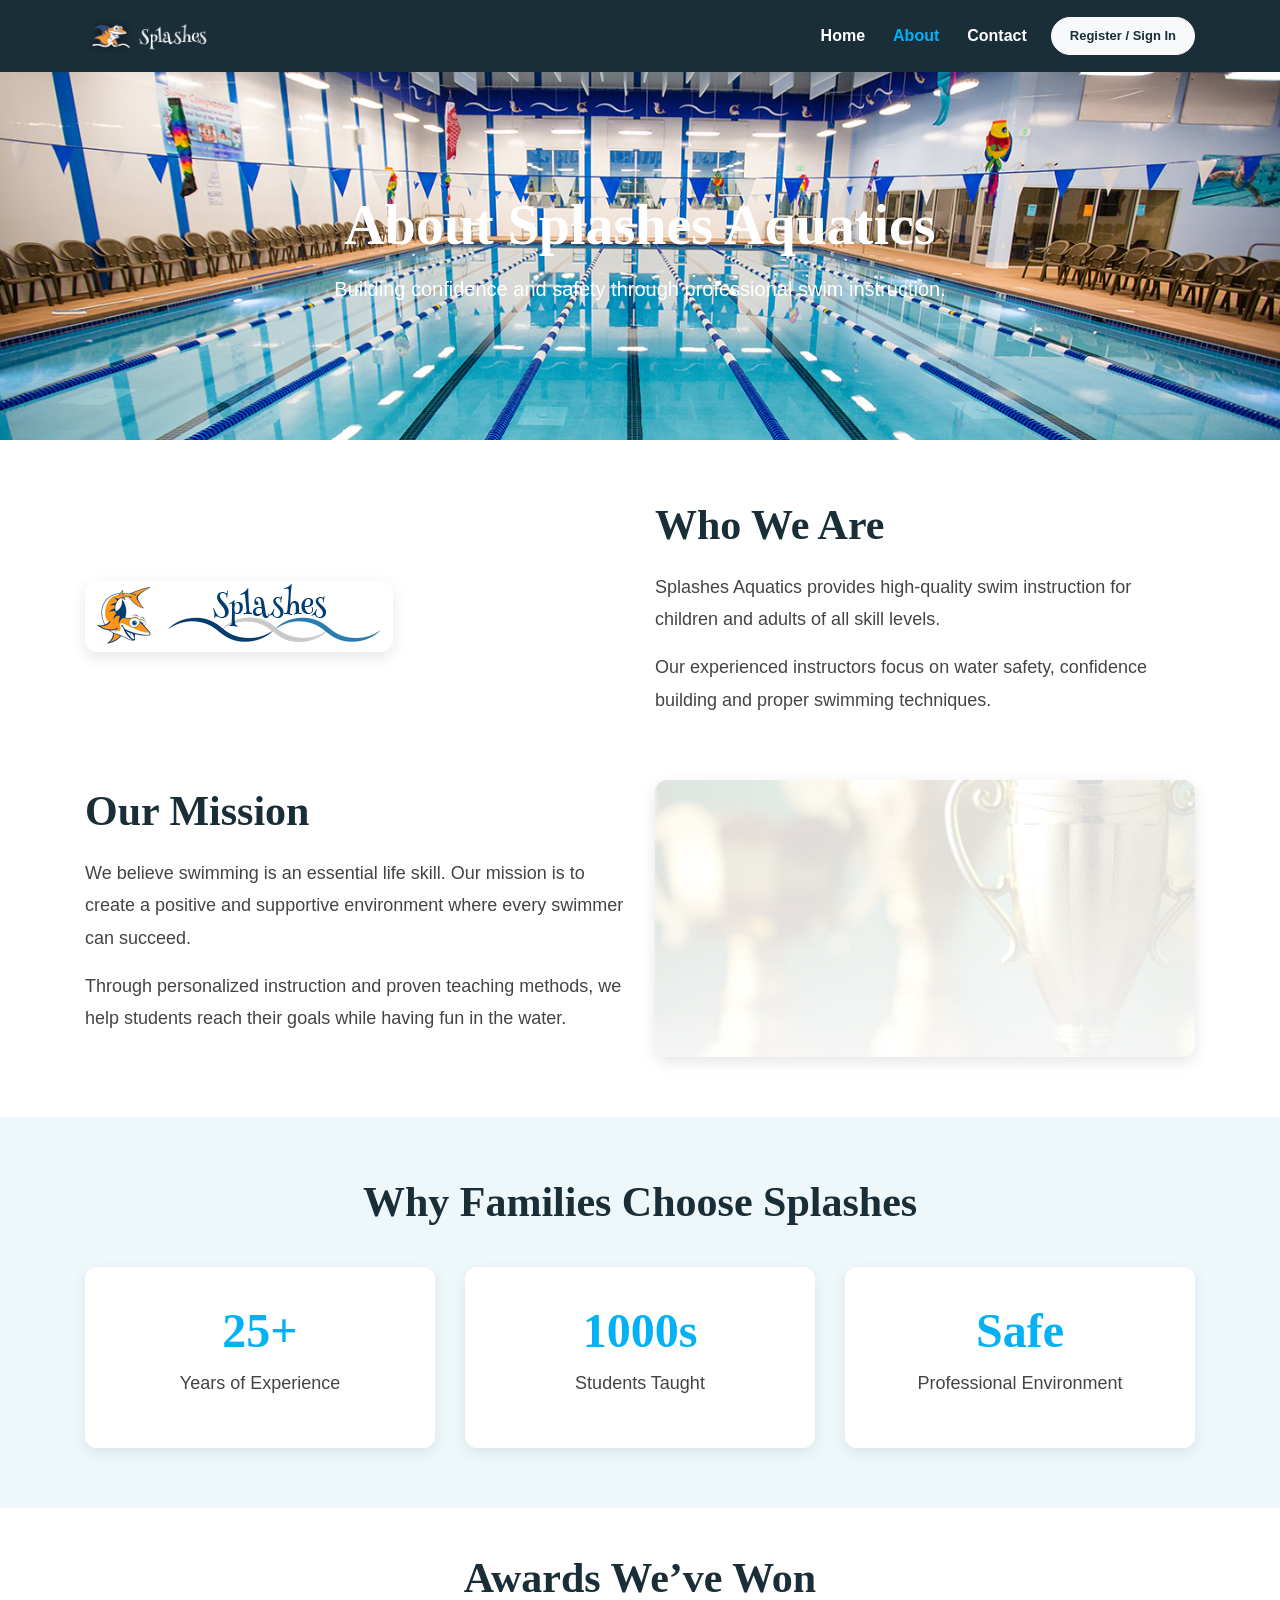
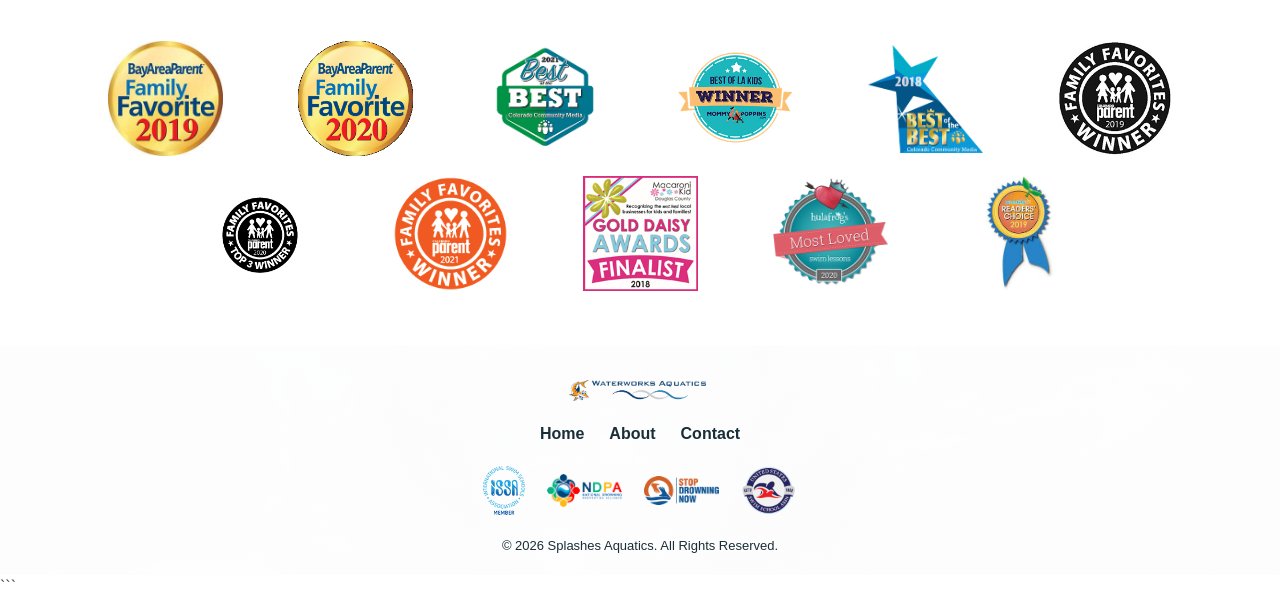
==== commit 8f5e9c9f: "contact.html style and rewrite of main section plus css adjust for new work" ====
--- a/about.html
+++ b/about.html
@@ -25,12 +25,15 @@
             <button class="navbar-toggler"
                     type="button"
                     data-toggle="collapse"
-                    data-target="#mainNav">
+                    data-target="#mainNav"
+                    aria-controls="mainNav"
+                    aria-expanded="false"
+                    aria-label="Toggle navigation">
                 <span class="navbar-toggler-icon"></span>
             </button>
 
             <div class="collapse navbar-collapse" id="mainNav">
-                <ul class="navbar-nav ml-auto">
+                <ul class="navbar-nav ml-auto align-items-lg-center">
 
                     <li class="nav-item">
                         <a class="nav-link" href="index.html">Home</a>
@@ -42,6 +45,12 @@
 
                     <li class="nav-item">
                         <a class="nav-link" href="contact.html">Contact</a>
+                    </li>
+
+                    <li class="nav-item ml-lg-3">
+                        <a class="btn btn-light account-btn" href="contact.html">
+                            Register / Sign In
+                        </a>
                     </li>
 
                 </ul>
--- a/css/styles.css
+++ b/css/styles.css
@@ -423,67 +423,86 @@
 
 /* About page */
 
-.about-hero{
-    padding:120px 20px;
+/* Contact page */
+
+.contact-hero{
+    min-height:430px;
+    display:flex;
+    align-items:center;
+    padding:90px 20px;
     color:var(--white);
-    text-align:center;
 
     background-image:
-        linear-gradient(rgba(26,46,56,.55), rgba(26,46,56,.55)),
-        url("../images/about-us-hero.jpeg");
+        linear-gradient(rgba(26,46,56,.62), rgba(26,46,56,.62)),
+        url("../images/contact-hero.jpeg");
 
     background-size:cover;
     background-position:center;
 }
 
-.about-hero h1{
-    font-size:54px;
-    font-weight:700;
-}
-
-.about-content{
-    padding:55px 15px;
-}
-
-.about-content img{
-    width:100%;
-    border-radius:12px;
-}
-
-.about-content h2{
+.contact-hero-content{
+    max-width:680px;
+}
+
+.contact-hero-icon{
+    width:72px;
+    height:72px;
     margin-bottom:18px;
-    color:var(--dark-blue);
-    font-size:38px;
-    font-weight:700;
-}
-
-.about-content p{
-    font-size:17px;
-    line-height:1.7;
-}
-
-/* Contact page */
-
-.contact-hero{
-    padding:120px 20px;
-    color:var(--white);
+    padding:14px;
+    background:var(--white);
+    border-radius:50%;
+}
+
+.contact-hero h1{
+    margin-bottom:16px;
+    font-size:52px;
+    font-weight:700;
+    text-shadow:0 2px 5px rgba(0,0,0,.35);
+}
+
+.contact-hero p{
+    max-width:620px;
+    margin-bottom:24px;
+    font-size:19px;
+    line-height:1.65;
+}
+
+.contact-options{
+    padding:46px 0 18px;
+    background:#eef7fa;
+}
+
+.contact-option{
+    height:100%;
+    padding:26px 20px;
     text-align:center;
-
-    background-image:
-        linear-gradient(rgba(26,46,56,.50), rgba(26,46,56,.50)),
-        url("../images/contact-hero.jpeg");
-
-    background-size:cover;
-    background-position:center;
-}
-
-.contact-hero h1{
-    font-size:52px;
-    font-weight:700;
+    background:var(--white);
+    border:1px solid var(--light-gray);
+    border-radius:10px;
+    box-shadow:0 4px 14px rgba(0,0,0,.08);
+}
+
+.contact-option img{
+    width:58px;
+    height:58px;
+    margin-bottom:14px;
+}
+
+.contact-option h2{
+    margin-bottom:10px;
+    color:var(--dark-blue);
+    font-size:24px;
+    font-weight:700;
+}
+
+.contact-option p{
+    margin-bottom:0;
+    font-size:15px;
+    line-height:1.55;
 }
 
 .contact-section{
-    padding:55px 15px;
+    padding:60px 0;
 }
 
 .contact-info h2{
@@ -498,38 +517,54 @@
     line-height:1.65;
 }
 
-.contact-icons{
-    display:grid;
-    grid-template-columns:repeat(2,1fr);
-    gap:16px;
-    margin-top:25px;
-}
-
-.contact-icons div{
-    padding:20px;
-    text-align:center;
-    background:#f5f5f5;
+.contact-detail-list{
+    margin-top:28px;
+}
+
+.contact-detail-list div{
+    margin-bottom:18px;
+    padding-left:18px;
+    border-left:4px solid var(--bright-blue);
+}
+
+.contact-detail-list span{
+    display:block;
+    margin-bottom:5px;
+    color:var(--dark-blue);
+    font-weight:700;
+}
+
+.contact-detail-list p{
+    margin-bottom:0;
+    line-height:1.6;
+}
+
+.contact-form{
+    padding:34px;
+    background:var(--white);
+    border:1px solid var(--light-gray);
     border-radius:10px;
-}
-
-.contact-icons img{
-    width:55px;
-    height:55px;
-    margin-bottom:8px;
-}
-
-.contact-icons p{
-    margin-bottom:0;
-}
-
-.contact-form{
-    padding:30px;
-    background:var(--white);
-    border-radius:12px;
     box-shadow:0 4px 18px rgba(0,0,0,.10);
 }
 
 .contact-form label{
+    color:var(--dark-blue);
+    font-weight:600;
+}
+
+.contact-form .form-control{
+    min-height:46px;
+    border-color:#d7e1e4;
+}
+
+.contact-form textarea.form-control{
+    min-height:150px;
+}
+
+.contact-form .btn{
+    min-width:170px;
+    padding:10px 22px;
+    border-radius:25px;
     font-weight:600;
 }
 
@@ -625,7 +660,6 @@
         padding:40px 0;
     }
 
-
     .locations-section{
         padding:45px 0;
     }
@@ -642,18 +676,42 @@
         font-size:34px;
     }
 
-    .about-hero,
+    .about-hero{
+        padding:90px 20px;
+    }
+
+    .about-hero h1{
+        font-size:40px;
+    }
+
     .contact-hero{
-        padding:90px 20px;
-    }
-
-    .about-hero h1,
+        min-height:380px;
+        padding:70px 15px;
+        text-align:center;
+    }
+
+    .contact-hero-content{
+        margin:0 auto;
+    }
+
     .contact-hero h1{
-        font-size:40px;
-    }
-
-    .contact-icons{
-        grid-template-columns:1fr;
+        font-size:38px;
+    }
+
+    .contact-hero p{
+        font-size:16px;
+    }
+
+    .contact-options{
+        padding:34px 0 10px;
+    }
+
+    .contact-section{
+        padding:42px 0;
+    }
+
+    .contact-info{
+        margin-bottom:30px;
     }
 
     .contact-form{
@@ -667,25 +725,6 @@
     .sponsor-logos img{
         max-width:65px;
     }
-}
-/* Show the full promotional banners */
-
-.promo-image{
-    width:100%;
-    height:auto;
-    min-height:0;
-    object-fit:contain;
-}
-
-
-/* Show more of each card image */
-
-.program-card-image{
-    width:100%;
-    height:220px;
-    object-fit:contain;
-    object-position:center;
-    background-color:#f5f5f5;
 }
 
 
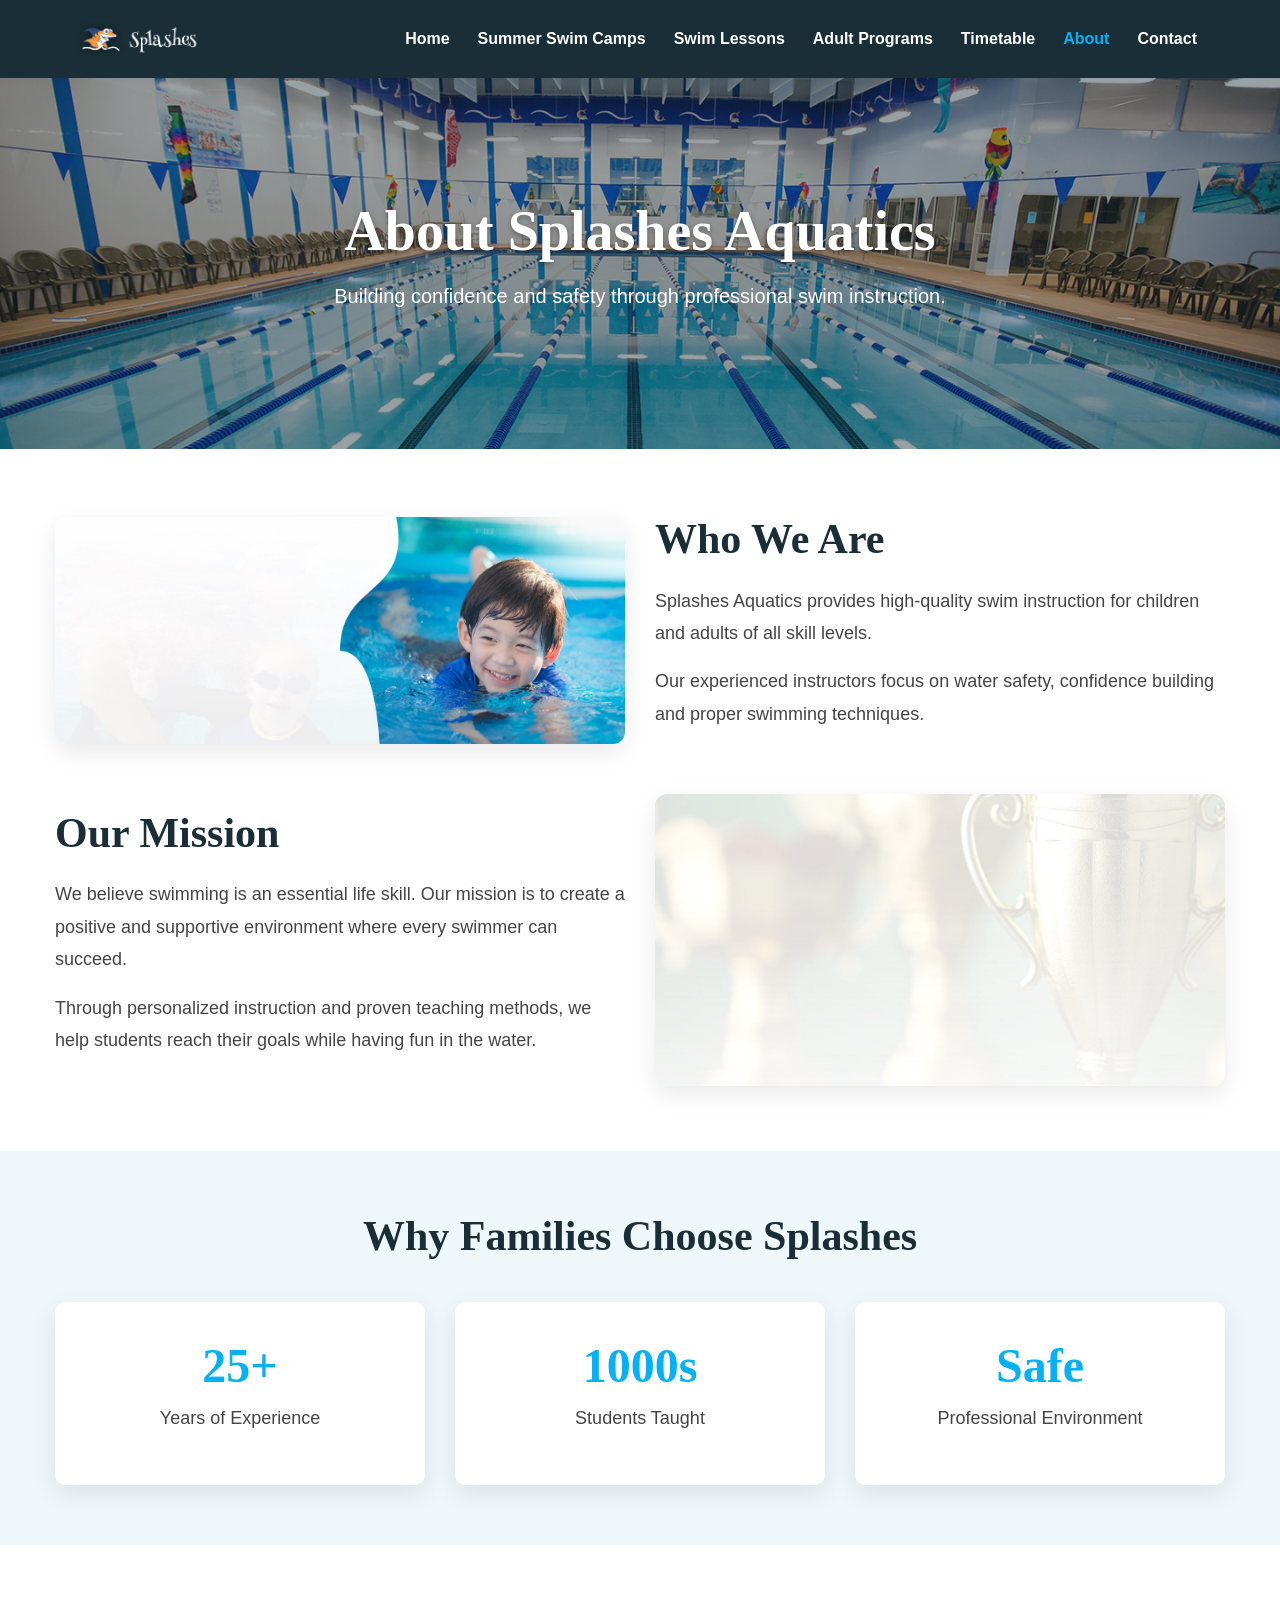
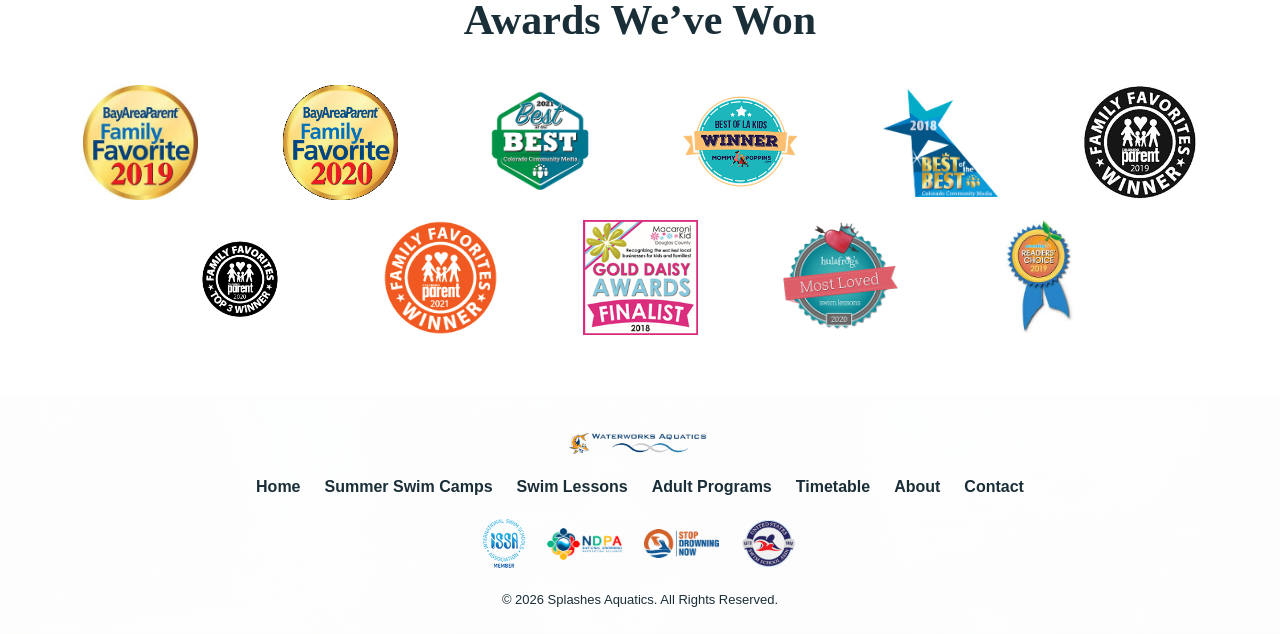
==== commit ee0e0bda: "completed project tidy, cleaned and labeled all codes and made sure everything was functioning corre" ====
--- a/about.html
+++ b/about.html
@@ -1,286 +1,274 @@
 <!DOCTYPE html>
 <html lang="en">
 <head>
+    <!-- Page setup -->
     <meta charset="UTF-8">
     <meta name="viewport" content="width=device-width, initial-scale=1.0">
     <title>About | Splashes Aquatics</title>
 
+    <!-- Bootstrap and custom styles -->
     <link rel="stylesheet" href="https://cdn.jsdelivr.net/npm/bootstrap@4.6.2/dist/css/bootstrap.min.css">
     <link rel="stylesheet" href="css/styles.css">
 
+    <!-- Scripts -->
     <script src="https://ajax.googleapis.com/ajax/libs/jquery/3.7.1/jquery.min.js"></script>
     <script src="js/script.js" defer></script>
 </head>
 
 <body>
 
-<header>
-    <nav class="navbar navbar-expand-lg navbar-dark sticky-top">
+    <!-- Header / Navigation -->
+    <header class="sticky-header">
+        <nav class="navbar navbar-expand-lg navbar-dark">
+            <div class="container">
+
+                <a class="navbar-brand" href="index.html">
+                    <img src="images/logo-small.png" alt="Splashes Aquatics" class="site-logo">
+                </a>
+
+                <button class="navbar-toggler"
+                        type="button"
+                        data-toggle="collapse"
+                        data-target="#mainNav"
+                        aria-controls="mainNav"
+                        aria-expanded="false"
+                        aria-label="Toggle navigation">
+                    <span class="navbar-toggler-icon"></span>
+                </button>
+
+                <div class="collapse navbar-collapse" id="mainNav">
+                    <ul class="navbar-nav ml-auto align-items-lg-center">
+
+                        <li class="nav-item">
+                            <a class="nav-link" href="index.html">Home</a>
+                        </li>
+
+                        <li class="nav-item">
+                            <a class="nav-link" href="swim-lessons.html">Summer Swim Camps</a>
+                        </li>
+
+                        <li class="nav-item">
+                            <a class="nav-link" href="swim-programs.html">Swim Lessons</a>
+                        </li>
+
+                        <li class="nav-item">
+                            <a class="nav-link" href="adult-programs.html">Adult Programs</a>
+                        </li>
+
+                        <li class="nav-item">
+                            <a class="nav-link" href="timetable.html">Timetable</a>
+                        </li>
+
+                        <li class="nav-item active">
+                            <a class="nav-link" href="about.html">About</a>
+                        </li>
+
+                        <li class="nav-item">
+                            <a class="nav-link" href="contact.html">Contact</a>
+                        </li>
+
+                    </ul>
+                </div>
+
+            </div>
+        </nav>
+    </header>
+
+    <main>
+
+        <!-- About hero -->
+        <section class="about-hero">
+            <div class="container">
+                <h1>About Splashes Aquatics</h1>
+                <p>Building confidence and safety through professional swim instruction.</p>
+            </div>
+        </section>
+
+        <!-- About content -->
+        <section class="about-content">
+            <div class="container">
+
+                <div class="row align-items-center mb-5">
+
+                    <div class="col-lg-6">
+                        <img
+                            src="images/home-hands-on-teaching.jpeg"
+                            alt="Swimming instructor teaching a lesson"
+                            class="img-fluid about-image">
+                    </div>
+
+                    <div class="col-lg-6">
+                        <h2>Who We Are</h2>
+
+                        <p>
+                            Splashes Aquatics provides high-quality swim instruction
+                            for children and adults of all skill levels.
+                        </p>
+
+                        <p>
+                            Our experienced instructors focus on water safety,
+                            confidence building and proper swimming techniques.
+                        </p>
+                    </div>
+
+                </div>
+
+                <div class="row align-items-center">
+
+                    <div class="col-lg-6 order-lg-2">
+                        <img
+                            src="images/about-we-do-a-pretty-good-job-bg.jpeg"
+                            alt="Children learning to swim"
+                            class="img-fluid about-image">
+                    </div>
+
+                    <div class="col-lg-6 order-lg-1">
+                        <h2>Our Mission</h2>
+
+                        <p>
+                            We believe swimming is an essential life skill.
+                            Our mission is to create a positive and supportive
+                            environment where every swimmer can succeed.
+                        </p>
+
+                        <p>
+                            Through personalized instruction and proven teaching
+                            methods, we help students reach their goals while
+                            having fun in the water.
+                        </p>
+                    </div>
+
+                </div>
+
+            </div>
+        </section>
+
+        <!-- Stats section -->
+        <section class="about-stats">
+            <div class="container">
+
+                <h2>Why Families Choose Splashes</h2>
+
+                <div class="row text-center">
+
+                    <div class="col-md-4 mb-4 mb-md-0">
+                        <div class="stat-box">
+                            <h3>25+</h3>
+                            <p>Years of Experience</p>
+                        </div>
+                    </div>
+
+                    <div class="col-md-4 mb-4 mb-md-0">
+                        <div class="stat-box">
+                            <h3>1000s</h3>
+                            <p>Students Taught</p>
+                        </div>
+                    </div>
+
+                    <div class="col-md-4">
+                        <div class="stat-box">
+                            <h3>Safe</h3>
+                            <p>Professional Environment</p>
+                        </div>
+                    </div>
+
+                </div>
+
+            </div>
+        </section>
+
+        <!-- Awards section -->
+        <section class="awards-section">
+            <div class="container">
+
+                <h2>Awards We’ve Won</h2>
+
+                <div class="row justify-content-center awards-grid">
+
+                    <div class="col-4 col-sm-3 col-lg-2">
+                        <img src="images/awards/bay-area-parent-2019.jpeg" alt="Bay Area Parent Family Favorite 2019" class="award-image">
+                    </div>
+
+                    <div class="col-4 col-sm-3 col-lg-2">
+                        <img src="images/awards/bay-area-parent-gold2020.png" alt="Bay Area Parent Gold 2020" class="award-image">
+                    </div>
+
+                    <div class="col-4 col-sm-3 col-lg-2">
+                        <img src="images/awards/best-colorado-community-media-2021.jpeg" alt="Best Colorado Community Media 2021" class="award-image">
+                    </div>
+
+                    <div class="col-4 col-sm-3 col-lg-2">
+                        <img src="images/awards/best-of-la-kids-winner.jpeg" alt="Best of LA Kids winner" class="award-image">
+                    </div>
+
+                    <div class="col-4 col-sm-3 col-lg-2">
+                        <img src="images/awards/best-of-the-best-2018.jpeg" alt="Best of the Best 2018" class="award-image">
+                    </div>
+
+                    <div class="col-4 col-sm-3 col-lg-2">
+                        <img src="images/awards/colorado-parenting-family-fav2019.jpeg" alt="Colorado Parenting Family Favorite 2019" class="award-image">
+                    </div>
+
+                    <div class="col-4 col-sm-3 col-lg-2">
+                        <img src="images/awards/colorado-parenting-family-fav2020.png" alt="Colorado Parenting Family Favorite 2020" class="award-image">
+                    </div>
+
+                    <div class="col-4 col-sm-3 col-lg-2">
+                        <img src="images/awards/colorado-parenting-family-fav2021.png" alt="Colorado Parenting Family Favorite 2021" class="award-image">
+                    </div>
+
+                    <div class="col-4 col-sm-3 col-lg-2">
+                        <img src="images/awards/gold-daisy-award-finalist-2018.jpeg" alt="Gold Daisy Award finalist 2018" class="award-image">
+                    </div>
+
+                    <div class="col-4 col-sm-3 col-lg-2">
+                        <img src="images/awards/mla-swim-lessons-winner-2020-250x250.png" alt="Most Loved Swim Lessons winner 2020" class="award-image">
+                    </div>
+
+                    <div class="col-4 col-sm-3 col-lg-2">
+                        <img src="images/awards/website-parenting-oc-2019.jpeg" alt="Parenting OC award 2019" class="award-image">
+                    </div>
+
+                </div>
+
+            </div>
+        </section>
+
+    </main>
+
+    <!-- Footer -->
+    <footer>
         <div class="container">
 
-            <a class="navbar-brand" href="index.html">
-                <img src="images/logo-small.png" alt="Splashes Aquatics" class="site-logo">
-            </a>
-
-            <button class="navbar-toggler"
-                    type="button"
-                    data-toggle="collapse"
-                    data-target="#mainNav"
-                    aria-controls="mainNav"
-                    aria-expanded="false"
-                    aria-label="Toggle navigation">
-                <span class="navbar-toggler-icon"></span>
-            </button>
-
-            <div class="collapse navbar-collapse" id="mainNav">
-                <ul class="navbar-nav ml-auto align-items-lg-center">
-
-                    <li class="nav-item">
-                        <a class="nav-link" href="index.html">Home</a>
-                    </li>
-
-                    <li class="nav-item active">
-                        <a class="nav-link" href="about.html">About</a>
-                    </li>
-
-                    <li class="nav-item">
-                        <a class="nav-link" href="contact.html">Contact</a>
-                    </li>
-
-                    <li class="nav-item ml-lg-3">
-                        <a class="btn btn-light account-btn" href="contact.html">
-                            Register / Sign In
-                        </a>
-                    </li>
-
-                </ul>
-            </div>
+            <img
+                src="images/footer-logo-wave-small.png"
+                alt="Splashes Aquatics"
+                class="footer-logo">
+
+            <div class="footer-links">
+                <a href="index.html">Home</a>
+                <a href="swim-lessons.html">Summer Swim Camps</a>
+                <a href="swim-programs.html">Swim Lessons</a>
+                <a href="adult-programs.html">Adult Programs</a>
+                <a href="timetable.html">Timetable</a>
+                <a href="about.html">About</a>
+                <a href="contact.html">Contact</a>
+            </div>
+
+            <div class="sponsor-logos">
+                <img src="images/sponsors/footer-member-issa-logo.png" alt="Swim School Association member">
+                <img src="images/sponsors/footer-ndpa-logo.png" alt="National Drowning Prevention Alliance">
+                <img src="images/sponsors/footer-stop-drowning-now-logo.png" alt="Stop Drowning Now">
+                <img src="images/sponsors/footer-usssa-logo-2.png" alt="United States Swim School Association">
+            </div>
+
+            <p>&copy; 2026 Splashes Aquatics. All Rights Reserved.</p>
 
         </div>
-    </nav>
-</header>
-
-<main>
-
-    <section class="about-hero">
-        <div class="container">
-            <h1>About Splashes Aquatics</h1>
-            <p>Building confidence and safety through professional swim instruction.</p>
-        </div>
-    </section>
-
-    <section class="about-content">
-        <div class="container">
-
-            <div class="row align-items-center mb-5">
-
-                <div class="col-lg-6">
-                    <img src="images/wave-small.png"
-                         alt="Swimming lesson"
-                         class="img-fluid about-image">
-                </div>
-
-                <div class="col-lg-6">
-
-                    <h2>Who We Are</h2>
-
-                    <p>
-                        Splashes Aquatics provides high-quality swim instruction
-                        for children and adults of all skill levels.
-                    </p>
-
-                    <p>
-                        Our experienced instructors focus on water safety,
-                        confidence building and proper swimming techniques.
-                    </p>
-
-                </div>
-
-            </div>
-
-            <div class="row align-items-center">
-
-                <div class="col-lg-6 order-lg-2">
-                    <img src="images/about-we-do-a-pretty-good-job-bg.jpeg"
-                         alt="Swimming lesson"
-                         class="img-fluid about-image">
-                </div>
-
-                <div class="col-lg-6 order-lg-1">
-
-                    <h2>Our Mission</h2>
-
-                    <p>
-                        We believe swimming is an essential life skill.
-                        Our mission is to create a positive and supportive
-                        environment where every swimmer can succeed.
-                    </p>
-
-                    <p>
-                        Through personalized instruction and proven teaching
-                        methods, we help students reach their goals while
-                        having fun in the water.
-                    </p>
-
-                </div>
-
-            </div>
-
-        </div>
-    </section>
-
-    <section class="about-stats">
-
-        <div class="container">
-
-            <h2>Why Families Choose Splashes</h2>
-
-            <div class="row text-center">
-
-                <div class="col-md-4">
-                    <div class="stat-box">
-                        <h3>25+</h3>
-                        <p>Years of Experience</p>
-                    </div>
-                </div>
-
-                <div class="col-md-4">
-                    <div class="stat-box">
-                        <h3>1000s</h3>
-                        <p>Students Taught</p>
-                    </div>
-                </div>
-
-                <div class="col-md-4">
-                    <div class="stat-box">
-                        <h3>Safe</h3>
-                        <p>Professional Environment</p>
-                    </div>
-                </div>
-
-            </div>
-
-        </div>
-
-    </section>
-
-<!-- Awards -->
-    <section class="awards-section">
-        <div class="container">
-
-            <h2>Awards We’ve Won</h2>
-
-            <div class="row justify-content-center awards-grid">
-
-                <div class="col-4 col-sm-3 col-lg-2">
-                    <img src="images/awards/bay-area-parent-2019.jpeg"
-                         alt="Bay Area Parent Family Favorite 2019"
-                         class="award-image">
-                </div>
-
-                <div class="col-4 col-sm-3 col-lg-2">
-                    <img src="images/awards/bay-area-parent-gold2020.png"
-                         alt="Bay Area Parent Gold 2020"
-                         class="award-image">
-                </div>
-
-                <div class="col-4 col-sm-3 col-lg-2">
-                    <img src="images/awards/best-colorado-community-media-2021.jpeg"
-                         alt="Best Colorado Community Media 2021"
-                         class="award-image">
-                </div>
-
-                <div class="col-4 col-sm-3 col-lg-2">
-                    <img src="images/awards/best-of-la-kids-winner.jpeg"
-                         alt="Best of LA Kids winner"
-                         class="award-image">
-                </div>
-
-                <div class="col-4 col-sm-3 col-lg-2">
-                    <img src="images/awards/best-of-the-best-2018.jpeg"
-                         alt="Best of the Best 2018"
-                         class="award-image">
-                </div>
-
-                <div class="col-4 col-sm-3 col-lg-2">
-                    <img src="images/awards/colorado-parenting-family-fav2019.jpeg"
-                         alt="Colorado Parenting Family Favorite 2019"
-                         class="award-image">
-                </div>
-
-                <div class="col-4 col-sm-3 col-lg-2">
-                    <img src="images/awards/colorado-parenting-family-fav2020.png"
-                         alt="Colorado Parenting Family Favorite 2020"
-                         class="award-image">
-                </div>
-
-                <div class="col-4 col-sm-3 col-lg-2">
-                    <img src="images/awards/colorado-parenting-family-fav2021.png"
-                         alt="Colorado Parenting Family Favorite 2021"
-                         class="award-image">
-                </div>
-
-                <div class="col-4 col-sm-3 col-lg-2">
-                    <img src="images/awards/gold-daisy-award-finalist-2018.jpeg"
-                         alt="Gold Daisy Award finalist 2018"
-                         class="award-image">
-                </div>
-
-                <div class="col-4 col-sm-3 col-lg-2">
-                    <img src="images/awards/mla-swim-lessons-winner-2020-250x250.png"
-                         alt="Most Loved Swim Lessons winner 2020"
-                         class="award-image">
-                </div>
-
-                <div class="col-4 col-sm-3 col-lg-2">
-                    <img src="images/awards/website-parenting-oc-2019.jpeg"
-                         alt="Parenting OC award 2019"
-                         class="award-image">
-                </div>
-
-            </div>
-
-        </div>
-    </section>
-
-</main>
-
-<footer>
-    <div class="container">
-
-        <img src="images/footer-logo-wave-small.png"
-             alt="Splashes Aquatics"
-             class="footer-logo">
-
-        <div class="footer-links">
-            <a href="index.html">Home</a>
-            <a href="about.html">About</a>
-            <a href="contact.html">Contact</a>
-        </div>
-
-        <div class="sponsor-logos">
-
-            <img src="images/sponsors/footer-member-issa-logo.png"
-                 alt="Swim School Association member">
-
-            <img src="images/sponsors/footer-ndpa-logo.png"
-                 alt="National Drowning Prevention Alliance">
-
-            <img src="images/sponsors/footer-stop-drowning-now-logo.png"
-                 alt="Stop Drowning Now">
-
-            <img src="images/sponsors/footer-usssa-logo-2.png"
-                 alt="United States Swim School Association">
-
-        </div>
-
-        <p>&copy; 2026 Splashes Aquatics. All Rights Reserved.</p>
-
-    </div>
-</footer>
-
-<script src="https://cdn.jsdelivr.net/npm/bootstrap@4.6.2/dist/js/bootstrap.bundle.min.js"></script>
+    </footer>
+
+    <!-- Bootstrap script -->
+    <script src="https://cdn.jsdelivr.net/npm/bootstrap@4.6.2/dist/js/bootstrap.bundle.min.js"></script>
 
 </body>
-</html>
-```
+</html>
--- a/css/styles.css
+++ b/css/styles.css
@@ -1,3 +1,13 @@
+/* =========================================================
+   SPLASHES WEBSITE STYLES
+   Main styling for all pages
+========================================================= */
+
+
+/* =========================================================
+   1. Reset And Global Settings
+========================================================= */
+
 *{
     margin:0;
     padding:0;
@@ -7,9 +17,11 @@
 :root{
     --white:#ffffff;
     --light-gray:#e4eaea;
+    --page-blue:#eef8fb;
     --dark-blue:#1a2e38;
     --dark-gray:#444444;
     --bright-blue:#03b1f4;
+    --soft-shadow:0 8px 24px rgba(0,0,0,.09);
 }
 
 html,
@@ -33,36 +45,106 @@
 h2,
 h3{
     font-family:Georgia, serif;
+    color:var(--dark-blue);
+}
+
+p{
+    line-height:1.65;
+}
+
+a{
+    color:inherit;
 }
 
 a:hover{
     text-decoration:none;
 }
 
-/* Header */
-
-header{
+img{
+    max-width:100%;
+}
+
+.container{
+    width:100%;
+    max-width:1200px;
+    margin:0 auto;
+    padding-left:15px;
+    padding-right:15px;
+}
+
+
+/* =========================================================
+   2. Header And Navigation
+========================================================= */
+
+header,
+.sticky-header{
+    position:sticky;
+    top:0;
+    z-index:9999;
     background:var(--dark-blue);
 }
 
 .navbar{
-    min-height:72px;
+    min-height:78px;
+    max-width:1200px;
+    margin:0 auto;
+    padding:0 20px;
     background:var(--dark-blue);
+    display:flex;
+    align-items:center;
+    justify-content:space-between;
 }
 
 .site-logo{
+    color:var(--white);
+    font-size:26px;
+    font-weight:800;
+    text-decoration:none;
+    line-height:1;
+}
+
+img.site-logo,
+.site-logo img{
     width:130px;
     height:auto;
+    display:block;
+}
+
+.nav-links{
+    list-style:none;
+    display:flex;
+    align-items:center;
+    gap:26px;
+    margin:0;
+    padding:0;
+}
+
+.nav-links li{
+    margin:0;
+}
+
+.nav-links a{
+    color:var(--white);
+    text-decoration:none;
+    font-weight:700;
+    font-size:16px;
+}
+
+.nav-links a:hover,
+.nav-links a.active{
+    color:var(--bright-blue);
 }
 
 .navbar-dark .navbar-nav .nav-link{
     color:var(--white);
     margin-left:12px;
-    font-weight:600;
+    font-weight:700;
 }
 
 .navbar-dark .navbar-nav .nav-link:hover,
-.navbar-dark .navbar-nav .active > .nav-link{
+.navbar-dark .navbar-nav .active > .nav-link,
+.navbar-dark .navbar-nav .nav-link.active{
     color:var(--bright-blue);
 }
 
@@ -70,11 +152,51 @@
     padding:8px 18px;
     border-radius:25px;
     color:var(--dark-blue);
+    background:var(--white);
     font-size:13px;
     font-weight:700;
 }
 
-/* Hero */
+
+/* =========================================================
+   3. Buttons
+========================================================= */
+
+.btn,
+button{
+    font-family:Arial, sans-serif;
+}
+
+.btn-primary{
+    background:var(--dark-blue);
+    border-color:var(--dark-blue);
+}
+
+.btn-primary:hover{
+    background:var(--bright-blue);
+    border-color:var(--bright-blue);
+}
+
+.btn-outline-primary{
+    color:var(--bright-blue);
+    border-color:var(--bright-blue);
+}
+
+.btn-outline-primary:hover{
+    background:var(--bright-blue);
+    border-color:var(--bright-blue);
+    color:var(--white);
+}
+
+.btn-info{
+    background:var(--bright-blue);
+    border-color:var(--bright-blue);
+}
+
+
+/* =========================================================
+   4. Home Page Hero
+========================================================= */
 
 .hero{
     min-height:500px;
@@ -83,19 +205,18 @@
     padding:70px 20px;
     color:var(--white);
     text-align:center;
-
     background-image:
-        linear-gradient(rgba(0,0,0,.28), rgba(0,0,0,.28)),
+        linear-gradient(rgba(0,0,0,.32), rgba(0,0,0,.32)),
         url("../images/home.jpeg");
-
     background-size:cover;
     background-position:center;
     background-repeat:no-repeat;
 }
 
 .hero h1{
-    max-width:760px;
+    max-width:780px;
     margin:0 auto;
+    color:var(--white);
     font-size:54px;
     line-height:1.15;
     font-weight:700;
@@ -104,6 +225,7 @@
 
 .hero p{
     margin:22px 0;
+    color:var(--white);
     font-size:19px;
 }
 
@@ -118,10 +240,13 @@
     min-width:160px;
     padding:10px 24px;
     border-radius:25px;
-    font-weight:600;
-}
-
-/* Promotional banners */
+    font-weight:700;
+}
+
+
+/* =========================================================
+   5. Promotional Banner
+========================================================= */
 
 .promo-section{
     padding:30px 0 10px;
@@ -129,8 +254,6 @@
 
 .promo-link{
     display:block;
-    width:100%;
-    height:100%;
 }
 
 .promo-image{
@@ -139,51 +262,58 @@
     height:125px;
     object-fit:cover;
     border-radius:8px;
-    box-shadow:0 4px 12px rgba(0,0,0,.12);
-}
-
-/* Intro */
+    box-shadow:var(--soft-shadow);
+}
+
+
+/* =========================================================
+   6. Home Intro Section
+========================================================= */
 
 .intro{
-    padding:35px 15px 15px;
+    padding:45px 15px 20px;
     text-align:center;
 }
 
 .intro h2{
     margin-bottom:12px;
-    color:var(--dark-blue);
-    font-size:42px;
+    font-size:46px;
     font-weight:700;
 }
 
 .intro p{
-    max-width:760px;
+    max-width:780px;
     margin:0 auto;
-    font-size:17px;
-}
-
-/* Program cards */
+    font-size:18px;
+}
+
+
+/* =========================================================
+   7. Program Cards On Home Page
+========================================================= */
 
 .programs{
-    padding:25px 0 45px;
+    padding:30px 0 55px;
 }
 
 .program-card{
+    height:100%;
     overflow:hidden;
     border:1px solid var(--light-gray);
     border-radius:10px;
-    box-shadow:0 4px 14px rgba(0,0,0,.08);
-    transition:transform .3s, box-shadow .3s;
+    background:var(--white);
+    box-shadow:var(--soft-shadow);
+    transition:transform .25s, box-shadow .25s;
 }
 
 .program-card:hover{
     transform:translateY(-5px);
-    box-shadow:0 8px 20px rgba(0,0,0,.13);
+    box-shadow:0 12px 28px rgba(0,0,0,.13);
 }
 
 .program-card-image{
     width:100%;
-    height:190px;
+    height:210px;
     object-fit:cover;
 }
 
@@ -191,136 +321,121 @@
     display:flex;
     flex-direction:column;
     align-items:center;
-    padding:22px 18px;
+    padding:26px 20px;
     text-align:center;
 }
 
 .program-card .card-title{
     margin-bottom:12px;
-    color:var(--dark-blue);
-    font-size:23px;
+    font-size:28px;
     font-weight:700;
 }
 
 .program-card .card-text{
     flex:1;
-    font-size:15px;
-    line-height:1.55;
+    font-size:16px;
+    line-height:1.6;
 }
 
 .program-card .btn{
-    width:160px;
-    margin-top:auto;
-}
-
-/* Buttons */
-
-.btn-primary{
-    background:var(--dark-blue);
-    border-color:var(--dark-blue);
-}
-
-.btn-primary:hover{
-    background:var(--bright-blue);
-    border-color:var(--bright-blue);
-}
-
-.btn-outline-primary{
-    color:var(--bright-blue);
-    border-color:var(--bright-blue);
-}
-
-.btn-outline-primary:hover{
-    background:var(--bright-blue);
-    border-color:var(--bright-blue);
-}
-
-.btn-info{
-    background:var(--bright-blue);
-    border-color:var(--bright-blue);
-}
-
-/* Teaching section */
+    width:170px;
+    margin-top:12px;
+    border-radius:5px;
+    font-weight:700;
+}
+
+
+/* =========================================================
+   8. Hands On Teaching Section
+========================================================= */
 
 .teaching-section{
-    padding:50px 0;
-    background:#eef7fa;
-}
-
-.teaching-section .row{
-    align-items:stretch;
-}
-
+    min-height:650px;
+    display:flex;
+    align-items:center;
+    background-image:
+        linear-gradient(rgba(255,255,255,.1), rgba(255,255,255,.1)),
+        url("../images/home-hands-on-teaching.jpeg");
+    background-size:cover;
+    background-position:center;
+    background-repeat:no-repeat;
+}
+
+.teaching-overlay{
+    width:100%;
+    padding:80px 0;
+}
+
+.teaching-content,
 .teaching-box{
-    width:100%;
-    height:100%;
-    padding:34px;
-    background:var(--white);
+    max-width:540px;
+    padding:40px;
+    background:rgba(255,255,255,.92);
     border:1px solid var(--light-gray);
-    border-radius:14px;
-    box-shadow:0 5px 18px rgba(0,0,0,.10);
-}
-
+    border-radius:12px;
+    box-shadow:var(--soft-shadow);
+}
+
+.teaching-content h2,
 .teaching-box h2{
-    margin-bottom:18px;
-    color:var(--dark-blue);
-    font-size:40px;
-    font-weight:700;
-}
-
+    font-size:44px;
+    font-weight:700;
+    margin-bottom:20px;
+}
+
+.teaching-content h3,
 .teaching-box h3{
-    margin-top:20px;
-    margin-bottom:12px;
-    color:var(--dark-blue);
-    font-size:22px;
-    font-weight:700;
-}
-
+    margin-top:24px;
+    margin-bottom:14px;
+    font-size:25px;
+    font-weight:700;
+}
+
+.teaching-content p,
 .teaching-box p,
 .teaching-box li{
-    font-size:16px;
-    line-height:1.65;
-}
-
+    font-size:17px;
+    line-height:1.75;
+}
+
+.teaching-content ul,
 .teaching-box ul{
-    margin-bottom:22px;
     padding-left:20px;
-}
-
+    margin-bottom:25px;
+}
+
+.teaching-content li,
 .teaching-box li{
-    margin-bottom:9px;
-}
-
-.teaching-box .badge{
-    margin-left:6px;
+    margin-bottom:10px;
 }
 
 .teaching-image{
     width:100%;
-    height:100%;
     min-height:470px;
     object-fit:cover;
-    border-radius:14px;
-    box-shadow:0 5px 18px rgba(0,0,0,.10);
-}
-
-/* Locations */
+    border-radius:12px;
+    box-shadow:var(--soft-shadow);
+}
+
+
+/* =========================================================
+   9. Locations Section
+========================================================= */
 
 .locations-section{
-    padding:60px 0;
-    color:var(--white);
-
+    padding:70px 0;
+    color:var(--white);
     background-image:
         linear-gradient(rgba(26,46,56,.88), rgba(26,46,56,.88)),
         url("../images/home-our-locations-bg.jpeg");
-
     background-size:cover;
     background-position:center;
 }
 
 .locations-text h2{
     margin-bottom:18px;
-    font-size:44px;
+    color:var(--white);
+    font-size:46px;
     line-height:1.1;
     font-weight:700;
 }
@@ -333,24 +448,42 @@
 
 .locations-text p{
     margin-bottom:20px;
+    color:var(--white);
     font-size:16px;
-    line-height:1.65;
+    line-height:1.75;
+}
+
+.locations-map-link{
+    display:block;
+    max-width:100%;
 }
 
 .locations-map{
+    display:block;
     width:100%;
-}
-
-/* Awards */
+    max-width:620px;
+    height:auto;
+    margin:0 auto;
+    cursor:pointer;
+    transition:transform .25s;
+}
+
+.locations-map-link:hover .locations-map{
+    transform:scale(1.02);
+}
+
+
+/* =========================================================
+   10. Awards Section
+========================================================= */
 
 .awards-section{
-    padding:45px 0;
+    padding:50px 0;
     text-align:center;
 }
 
 .awards-section h2{
-    margin-bottom:28px;
-    color:var(--dark-blue);
+    margin-bottom:30px;
     font-size:42px;
     font-weight:700;
 }
@@ -369,17 +502,802 @@
     object-fit:contain;
 }
 
-/* Footer */
+
+/* =========================================================
+   11. About Page
+========================================================= */
+
+.about-hero{
+    padding:120px 20px;
+    color:var(--white);
+    text-align:center;
+    background-image:
+        linear-gradient(rgba(26,46,56,.45), rgba(26,46,56,.45)),
+        url("../images/about-us-hero.jpeg");
+    background-size:cover;
+    background-position:center;
+}
+
+.about-hero h1{
+    color:var(--white);
+    font-size:56px;
+    font-weight:700;
+    margin-bottom:15px;
+    text-shadow:0 2px 5px rgba(0,0,0,.35);
+}
+
+.about-hero p{
+    color:var(--white);
+    font-size:20px;
+}
+
+.about-content{
+    padding:65px 0;
+}
+
+.about-content h2{
+    font-size:42px;
+    font-weight:700;
+    margin-bottom:20px;
+}
+
+.about-content p{
+    font-size:18px;
+    line-height:1.8;
+}
+
+.about-image{
+    border-radius:12px;
+    box-shadow:var(--soft-shadow);
+}
+
+.about-stats{
+    background:var(--page-blue);
+    padding:60px 0;
+    text-align:center;
+}
+
+.about-stats h2{
+    font-size:42px;
+    font-weight:700;
+    margin-bottom:40px;
+}
+
+.stat-box{
+    height:100%;
+    background:var(--white);
+    padding:35px;
+    border-radius:10px;
+    box-shadow:var(--soft-shadow);
+}
+
+.stat-box h3{
+    color:var(--bright-blue);
+    font-size:48px;
+    font-weight:700;
+}
+
+.stat-box p{
+    margin-top:10px;
+    font-size:18px;
+}
+
+
+/* =========================================================
+   12. Contact Page
+========================================================= */
+
+.contact-hero{
+    min-height:430px;
+    display:flex;
+    align-items:center;
+    padding:90px 20px;
+    color:var(--white);
+    background-image:
+        linear-gradient(rgba(26,46,56,.62), rgba(26,46,56,.62)),
+        url("../images/contact-hero.jpeg");
+    background-size:cover;
+    background-position:center;
+}
+
+.contact-hero-content{
+    max-width:700px;
+}
+
+.contact-hero-icon{
+    width:72px;
+    height:72px;
+    margin-bottom:18px;
+    padding:14px;
+    background:var(--white);
+    border-radius:50%;
+}
+
+.contact-hero h1{
+    margin-bottom:16px;
+    color:var(--white);
+    font-size:52px;
+    font-weight:700;
+    text-shadow:0 2px 5px rgba(0,0,0,.35);
+}
+
+.contact-hero p{
+    max-width:620px;
+    margin-bottom:24px;
+    color:var(--white);
+    font-size:19px;
+    line-height:1.65;
+}
+
+.contact-options{
+    padding:50px 0 25px;
+    background:var(--page-blue);
+}
+
+.contact-option{
+    height:100%;
+    padding:28px 20px;
+    text-align:center;
+    background:var(--white);
+    border:1px solid var(--light-gray);
+    border-radius:10px;
+    box-shadow:var(--soft-shadow);
+}
+
+.contact-option img{
+    width:58px;
+    height:58px;
+    margin-bottom:14px;
+}
+
+.contact-option h2{
+    margin-bottom:10px;
+    font-size:25px;
+    font-weight:700;
+}
+
+.contact-option p{
+    margin-bottom:0;
+    font-size:15px;
+    line-height:1.55;
+}
+
+.contact-section{
+    padding:65px 0;
+}
+
+.contact-info h2{
+    margin-bottom:18px;
+    font-size:40px;
+    font-weight:700;
+}
+
+.contact-info > p{
+    font-size:17px;
+    line-height:1.65;
+}
+
+.contact-detail-list{
+    margin-top:28px;
+}
+
+.contact-detail-list div{
+    margin-bottom:18px;
+    padding-left:18px;
+    border-left:4px solid var(--bright-blue);
+}
+
+.contact-detail-list span{
+    display:block;
+    margin-bottom:5px;
+    color:var(--dark-blue);
+    font-weight:700;
+}
+
+.contact-detail-list p{
+    margin-bottom:0;
+    line-height:1.6;
+}
+
+.contact-form{
+    padding:34px;
+    background:var(--white);
+    border:1px solid var(--light-gray);
+    border-radius:10px;
+    box-shadow:var(--soft-shadow);
+}
+
+.contact-form .form-row{
+    display:grid;
+    grid-template-columns:1fr 1fr;
+    gap:18px;
+    margin:0;
+}
+
+.contact-form .form-group{
+    margin-bottom:18px;
+}
+
+.contact-form .form-group.col-md-6{
+    max-width:100%;
+    padding:0;
+}
+
+.contact-form label{
+    display:block;
+    margin-bottom:8px;
+    color:var(--dark-blue);
+    font-weight:700;
+}
+
+.contact-form .form-control{
+    width:100%;
+    min-height:48px;
+    padding:12px 14px;
+    border:1px solid #d7e1e4;
+    border-radius:5px;
+    font-size:16px;
+}
+
+.contact-form textarea.form-control{
+    min-height:150px;
+    resize:vertical;
+}
+
+.contact-form .btn{
+    min-width:170px;
+    padding:11px 24px;
+    border-radius:25px;
+    font-weight:700;
+}
+
+@media only screen and (max-width:767px){
+    .contact-form .form-row{
+        grid-template-columns:1fr;
+        gap:0;
+    }
+}
+
+
+/* =========================================================
+   13. Program Detail Pages
+========================================================= */
+
+.program-page-hero{
+    min-height:350px;
+    display:flex;
+    align-items:center;
+    justify-content:center;
+    padding:90px 20px;
+    color:var(--white);
+    text-align:center;
+    background-size:cover;
+    background-position:center;
+}
+
+.program-page-hero h1{
+    color:var(--white);
+    font-size:54px;
+    font-weight:700;
+    text-shadow:0 2px 5px rgba(0,0,0,.4);
+}
+
+.program-page-hero p{
+    max-width:720px;
+    margin:14px auto 0;
+    color:var(--white);
+    font-size:19px;
+}
+
+.swim-lessons-hero{
+    background-image:
+        linear-gradient(rgba(26,46,56,.35), rgba(26,46,56,.35)),
+        url("../images/summer-swim-camps.jpeg");
+}
+
+.swim-programs-hero{
+    background-image:
+        linear-gradient(rgba(26,46,56,.35), rgba(26,46,56,.35)),
+        url("../images/which-lesson-is-best.jpeg");
+}
+
+.adult-programs-hero{
+    background-image:
+        linear-gradient(rgba(26,46,56,.35), rgba(26,46,56,.35)),
+        url("../images/lap-swimming.jpeg");
+}
+
+.program-info-section{
+    padding:60px 0;
+}
+
+.program-info-section h2{
+    margin-bottom:35px;
+    text-align:center;
+    font-size:38px;
+    font-weight:700;
+}
+
+.program-info-section h3{
+    margin-bottom:12px;
+    color:var(--dark-blue);
+    font-family:Arial, sans-serif;
+    font-size:20px;
+    font-weight:800;
+}
+
+.program-info-section p{
+    font-size:16px;
+    line-height:1.8;
+}
+
+.program-text-block{
+    max-width:900px;
+    margin:0 auto 28px;
+    padding:24px;
+    background:var(--white);
+    border-left:5px solid var(--bright-blue);
+    border-radius:8px;
+    box-shadow:0 5px 18px rgba(0,0,0,.06);
+}
+
+.program-location-list{
+    padding-left:0;
+    list-style:none;
+}
+
+.program-location-list li{
+    margin-bottom:10px;
+}
+
+.program-location-list a{
+    color:var(--bright-blue);
+    text-decoration:underline;
+}
+
+
+/* =========================================================
+   14. Timetable Hero
+========================================================= */
+
+.timetable-hero{
+    min-height:360px;
+    padding:110px 20px;
+    background-image:
+        linear-gradient(rgba(16,42,54,.58), rgba(16,42,54,.58)),
+        url("../images/home.jpeg");
+    background-size:cover;
+    background-position:center;
+}
+
+.timetable-hero h1{
+    color:var(--white);
+    font-size:58px;
+    margin-bottom:12px;
+}
+
+.timetable-hero p{
+    max-width:650px;
+    margin:0 auto;
+    color:var(--white);
+    font-size:20px;
+}
+
+
+/* =========================================================
+   15. Timetable Schedule Section
+========================================================= */
+
+.schedule-section{
+    background:var(--page-blue);
+    padding:70px 20px;
+}
+
+.schedule-section .container,
+.enrolment-section .container{
+    max-width:1200px;
+    margin:0 auto;
+}
+
+.schedule-heading{
+    display:block;
+    max-width:780px;
+    margin:0 auto 35px;
+    text-align:center;
+}
+
+.section-label{
+    display:block;
+    color:var(--bright-blue);
+    font-weight:800;
+    font-size:13px;
+    text-transform:uppercase;
+    letter-spacing:0;
+    margin-bottom:10px;
+}
+
+.schedule-heading h2,
+.enrolment-copy h2{
+    color:var(--dark-blue);
+    font-size:44px;
+    margin-bottom:14px;
+    line-height:1.15;
+}
+
+.schedule-intro,
+.enrolment-copy p{
+    color:var(--dark-gray);
+    font-size:18px;
+    line-height:1.6;
+}
+
+
+/* =========================================================
+   16. Timetable Colour Legend
+========================================================= */
+
+.class-legend{
+    display:flex;
+    flex-wrap:wrap;
+    justify-content:center;
+    gap:12px;
+    margin:0 auto 30px;
+    padding:0;
+    background:transparent;
+    border:0;
+}
+
+.legend-item{
+    display:flex;
+    align-items:center;
+    gap:8px;
+    background:var(--white);
+    padding:10px 14px;
+    border-radius:6px;
+    font-weight:700;
+    color:var(--dark-blue);
+    box-shadow:0 5px 16px rgba(0,0,0,.06);
+}
+
+.legend-dot{
+    width:14px;
+    height:14px;
+    border-radius:50%;
+    display:inline-block;
+    background:var(--class-color);
+}
+
+
+/* =========================================================
+   17. Timetable Filters
+========================================================= */
+
+.schedule-filters{
+    background:var(--white);
+    padding:24px;
+    border-radius:8px;
+    display:grid;
+    grid-template-columns:1fr 220px;
+    gap:24px;
+    align-items:end;
+    margin-bottom:22px;
+    box-shadow:var(--soft-shadow);
+}
+
+.filter-group label{
+    display:block;
+    margin-bottom:10px;
+    color:var(--dark-blue);
+    font-weight:800;
+}
+
+.filter-buttons{
+    display:flex;
+    flex-wrap:wrap;
+    gap:10px;
+}
+
+.filter-button,
+.clear-button{
+    border:1px solid var(--bright-blue);
+    background:var(--white);
+    color:var(--dark-blue);
+    padding:10px 15px;
+    border-radius:5px;
+    cursor:pointer;
+    font-weight:700;
+}
+
+.filter-button:hover,
+.filter-button.active,
+.clear-button:hover{
+    background:var(--bright-blue);
+    color:var(--white);
+}
+
+.time-filter{
+    width:100%;
+    padding:11px 12px;
+    border:1px solid #cfdde3;
+    border-radius:5px;
+    font-size:16px;
+}
+
+.results-bar{
+    display:flex;
+    justify-content:space-between;
+    align-items:center;
+    margin-bottom:24px;
+    color:var(--dark-blue);
+    font-weight:700;
+}
+
+
+/* =========================================================
+   18. Timetable Class Cards
+========================================================= */
+
+.schedule-grid{
+    display:grid;
+    grid-template-columns:repeat(auto-fit, minmax(230px, 1fr));
+    gap:22px;
+}
+
+.session-card{
+    --class-color:var(--bright-blue);
+    --class-tint:#e7f7ff;
+
+    background:var(--white);
+    border-radius:8px;
+    padding:24px;
+    border-top:6px solid var(--class-color);
+    box-shadow:var(--soft-shadow);
+    display:flex;
+    flex-direction:column;
+    min-height:260px;
+}
+
+.session-card.is-selected{
+    outline:3px solid var(--class-color);
+    background:linear-gradient(180deg, var(--class-tint), var(--white));
+}
+
+.session-topline{
+    display:flex;
+    justify-content:space-between;
+    gap:12px;
+    color:var(--dark-blue);
+    font-weight:800;
+    margin-bottom:14px;
+}
+
+.session-card h3{
+    color:var(--dark-blue);
+    font-size:25px;
+    margin-bottom:10px;
+}
+
+.class-type{
+    width:fit-content;
+    background:var(--class-tint);
+    color:var(--dark-blue);
+    padding:6px 10px;
+    border-radius:4px;
+    font-weight:800;
+    font-size:13px;
+    margin-bottom:18px;
+}
+
+.session-details{
+    color:var(--dark-gray);
+    font-weight:600;
+    line-height:1.5;
+    margin-bottom:22px;
+}
+
+.session-select{
+    margin-top:auto;
+    width:100%;
+    border:2px solid var(--class-color);
+    background:var(--white);
+    color:var(--dark-blue);
+    padding:12px;
+    border-radius:5px;
+    cursor:pointer;
+    font-weight:800;
+}
+
+.session-select:hover,
+.session-card.is-selected .session-select{
+    background:var(--class-color);
+    color:var(--white);
+}
+
+.type-learn{
+    --class-color:#32a9e0;
+    --class-tint:#dff3fc;
+}
+
+.type-parent{
+    --class-color:#24b39a;
+    --class-tint:#dcf5f0;
+}
+
+.type-stroke{
+    --class-color:#f07b65;
+    --class-tint:#fde8e3;
+}
+
+.type-adult{
+    --class-color:#9b75c9;
+    --class-tint:#eee6f7;
+}
+
+.type-lap{
+    --class-color:#75a843;
+    --class-tint:#e9f2df;
+}
+
+.type-camp{
+    --class-color:#e2aa22;
+    --class-tint:#fbf0d4;
+}
+
+.no-results{
+    background:var(--white);
+    padding:40px;
+    text-align:center;
+    border-radius:8px;
+    color:var(--dark-blue);
+}
+
+
+/* =========================================================
+   19. Timetable Enrolment Section
+========================================================= */
+
+.enrolment-section{
+    background:var(--white);
+    padding:75px 20px;
+}
+
+.enrolment-layout{
+    display:grid;
+    grid-template-columns:.9fr 1.1fr;
+    gap:55px;
+    align-items:start;
+}
+
+.selected-session,
+.empty-selection{
+    margin-top:24px;
+    background:#f4fbff;
+    border-left:5px solid var(--bright-blue);
+    padding:18px;
+    border-radius:6px;
+    color:var(--dark-blue);
+}
+
+.selected-label{
+    font-weight:800;
+    margin-bottom:10px;
+}
+
+.selected-class-row{
+    background:var(--white);
+    padding:14px;
+    margin-top:10px;
+    border-radius:6px;
+    box-shadow:0 4px 14px rgba(0,0,0,.06);
+    display:flex;
+    flex-direction:column;
+    gap:6px;
+}
+
+.selected-class-row span{
+    color:var(--dark-gray);
+}
+
+.selected-class-row button{
+    width:fit-content;
+    margin-top:6px;
+    border:1px solid var(--bright-blue);
+    background:var(--white);
+    color:var(--dark-blue);
+    padding:7px 13px;
+    border-radius:5px;
+    cursor:pointer;
+    font-weight:700;
+}
+
+.selected-class-row button:hover{
+    background:var(--bright-blue);
+    color:var(--white);
+}
+
+
+/* =========================================================
+   20. Forms
+========================================================= */
+
+.enrolment-form{
+    background:var(--white);
+    padding:34px;
+    border-radius:8px;
+    box-shadow:0 8px 28px rgba(0,0,0,.1);
+}
+
+.form-row{
+    display:grid;
+    grid-template-columns:1fr 1fr;
+    gap:18px;
+}
+
+.form-group{
+    margin-bottom:18px;
+}
+
+.form-group label{
+    display:block;
+    color:var(--dark-blue);
+    margin-bottom:8px;
+    font-weight:800;
+}
+
+.form-group input,
+.form-group textarea,
+.form-group select{
+    width:100%;
+    padding:13px 14px;
+    border:1px solid #cfdde3;
+    border-radius:5px;
+    font-size:16px;
+    font-family:inherit;
+}
+
+.form-group textarea{
+    resize:vertical;
+}
+
+.form-error{
+    color:#c62828;
+    font-weight:800;
+    margin-bottom:14px;
+}
+
+.enrol-button{
+    border:none;
+    background:var(--dark-blue);
+    color:var(--white);
+    padding:14px 24px;
+    border-radius:30px;
+    cursor:pointer;
+    font-weight:800;
+    font-size:16px;
+}
+
+.enrol-button:hover{
+    background:var(--bright-blue);
+}
+
+.email-note{
+    margin-top:12px;
+    color:var(--dark-gray);
+    font-size:14px;
+}
+
+
+/* =========================================================
+   21. Footer
+========================================================= */
 
 footer{
-    padding:32px 20px 20px;
+    padding:36px 20px 24px;
     color:var(--dark-blue);
     text-align:center;
-
     background-image:
-        linear-gradient(rgba(255,255,255,.92), rgba(255,255,255,.92)),
+        linear-gradient(rgba(255,255,255,.93), rgba(255,255,255,.93)),
         url("../images/footer-bg.jpeg");
-
     background-size:cover;
     background-position:center;
 }
@@ -392,13 +1310,14 @@
 .footer-links{
     display:flex;
     justify-content:center;
-    gap:25px;
+    flex-wrap:wrap;
+    gap:24px;
     margin-bottom:20px;
 }
 
 .footer-links a{
     color:var(--dark-blue);
-    font-weight:600;
+    font-weight:700;
 }
 
 .sponsor-logos{
@@ -421,163 +1340,20 @@
     font-size:13px;
 }
 
-/* About page */
-
-/* Contact page */
-
-.contact-hero{
-    min-height:430px;
-    display:flex;
-    align-items:center;
-    padding:90px 20px;
-    color:var(--white);
-
-    background-image:
-        linear-gradient(rgba(26,46,56,.62), rgba(26,46,56,.62)),
-        url("../images/contact-hero.jpeg");
-
-    background-size:cover;
-    background-position:center;
-}
-
-.contact-hero-content{
-    max-width:680px;
-}
-
-.contact-hero-icon{
-    width:72px;
-    height:72px;
-    margin-bottom:18px;
-    padding:14px;
-    background:var(--white);
-    border-radius:50%;
-}
-
-.contact-hero h1{
-    margin-bottom:16px;
-    font-size:52px;
-    font-weight:700;
-    text-shadow:0 2px 5px rgba(0,0,0,.35);
-}
-
-.contact-hero p{
-    max-width:620px;
-    margin-bottom:24px;
-    font-size:19px;
-    line-height:1.65;
-}
-
-.contact-options{
-    padding:46px 0 18px;
-    background:#eef7fa;
-}
-
-.contact-option{
-    height:100%;
-    padding:26px 20px;
-    text-align:center;
-    background:var(--white);
-    border:1px solid var(--light-gray);
-    border-radius:10px;
-    box-shadow:0 4px 14px rgba(0,0,0,.08);
-}
-
-.contact-option img{
-    width:58px;
-    height:58px;
-    margin-bottom:14px;
-}
-
-.contact-option h2{
-    margin-bottom:10px;
-    color:var(--dark-blue);
-    font-size:24px;
-    font-weight:700;
-}
-
-.contact-option p{
-    margin-bottom:0;
-    font-size:15px;
-    line-height:1.55;
-}
-
-.contact-section{
-    padding:60px 0;
-}
-
-.contact-info h2{
-    margin-bottom:18px;
-    color:var(--dark-blue);
-    font-size:38px;
-    font-weight:700;
-}
-
-.contact-info > p{
-    font-size:17px;
-    line-height:1.65;
-}
-
-.contact-detail-list{
-    margin-top:28px;
-}
-
-.contact-detail-list div{
-    margin-bottom:18px;
-    padding-left:18px;
-    border-left:4px solid var(--bright-blue);
-}
-
-.contact-detail-list span{
-    display:block;
-    margin-bottom:5px;
-    color:var(--dark-blue);
-    font-weight:700;
-}
-
-.contact-detail-list p{
-    margin-bottom:0;
-    line-height:1.6;
-}
-
-.contact-form{
-    padding:34px;
-    background:var(--white);
-    border:1px solid var(--light-gray);
-    border-radius:10px;
-    box-shadow:0 4px 18px rgba(0,0,0,.10);
-}
-
-.contact-form label{
-    color:var(--dark-blue);
-    font-weight:600;
-}
-
-.contact-form .form-control{
-    min-height:46px;
-    border-color:#d7e1e4;
-}
-
-.contact-form textarea.form-control{
-    min-height:150px;
-}
-
-.contact-form .btn{
-    min-width:170px;
-    padding:10px 22px;
-    border-radius:25px;
-    font-weight:600;
-}
-
-/* Tablet */
+
+/* =========================================================
+   22. Tablet Layout
+========================================================= */
 
 @media only screen and (max-width:991px){
+
+    .navbar{
+        min-height:auto;
+        padding:18px 20px;
+    }
 
     .navbar-collapse{
         padding:18px 0;
-    }
-
-    .account-btn{
-        margin-top:10px;
     }
 
     .hero{
@@ -597,21 +1373,57 @@
         text-align:center;
     }
 
-    .about-content img{
+    .about-content img,
+    .about-image{
         margin-bottom:30px;
     }
 
     .contact-info{
         margin-bottom:40px;
     }
-}
-
-/* Mobile */
+
+    .schedule-filters{
+        grid-template-columns:1fr;
+    }
+
+    .enrolment-layout{
+        grid-template-columns:1fr;
+    }
+}
+
+
+/* =========================================================
+   23. Mobile Layout
+========================================================= */
 
 @media only screen and (max-width:767px){
 
+    .navbar{
+        padding:18px 15px;
+    }
+
+    img.site-logo,
+    .site-logo img{
+        width:115px;
+    }
+
     .site-logo{
-        width:115px;
+        font-size:24px;
+    }
+
+    .navbar-dark .navbar-nav .nav-link{
+        margin-left:0;
+        padding:8px 0;
+    }
+
+    .nav-links{
+        flex-wrap:wrap;
+        justify-content:center;
+        gap:14px;
+    }
+
+    .nav-links a{
+        font-size:14px;
     }
 
     .hero{
@@ -641,15 +1453,15 @@
     }
 
     .intro{
-        padding:30px 15px 10px;
+        padding:35px 15px 15px;
     }
 
     .intro h2{
-        font-size:32px;
+        font-size:34px;
     }
 
     .programs{
-        padding:20px 0 30px;
+        padding:20px 0 35px;
     }
 
     .program-card-image{
@@ -657,7 +1469,21 @@
     }
 
     .teaching-section{
-        padding:40px 0;
+        min-height:auto;
+    }
+
+    .teaching-overlay{
+        padding:45px 0;
+    }
+
+    .teaching-content,
+    .teaching-box{
+        padding:28px 22px;
+    }
+
+    .teaching-content h2,
+    .teaching-box h2{
+        font-size:34px;
     }
 
     .locations-section{
@@ -718,138 +1544,80 @@
         padding:24px 20px;
     }
 
+    .program-page-hero,
+    .timetable-hero{
+        min-height:300px;
+        padding:75px 15px;
+    }
+
+    .program-page-hero h1,
+    .timetable-hero h1{
+        font-size:40px;
+    }
+
+    .program-page-hero p,
+    .timetable-hero p{
+        font-size:17px;
+    }
+
+    .program-info-section{
+        padding:42px 15px;
+    }
+
+    .program-info-section h2{
+        font-size:32px;
+    }
+
+    .program-text-block{
+        padding:20px;
+    }
+
+    .schedule-section,
+    .enrolment-section{
+        padding:45px 15px;
+    }
+
+    .schedule-heading h2,
+    .enrolment-copy h2{
+        font-size:34px;
+    }
+
+    .class-legend{
+        justify-content:flex-start;
+    }
+
+    .schedule-grid{
+        grid-template-columns:1fr;
+    }
+
+    .results-bar{
+        flex-direction:column;
+        align-items:flex-start;
+        gap:12px;
+    }
+
+    .filter-buttons{
+        flex-direction:column;
+    }
+
+    .filter-button{
+        width:100%;
+    }
+
+    .form-row{
+        grid-template-columns:1fr;
+        gap:0;
+    }
+
+    .enrolment-form{
+        padding:24px 20px;
+    }
+
     .footer-links{
-        gap:18px;
+        gap:16px;
     }
 
     .sponsor-logos img{
         max-width:65px;
     }
-}
-
-
-/* HANDS ON TEACHING */
-
-.teaching-section{
-    background:url("../images/home-hands-on-teaching.jpeg");
-    background-size:cover;
-    background-position:center;
-    background-repeat:no-repeat;
-    min-height:650px;
-    display:flex;
-    align-items:center;
-}
-
-.teaching-overlay{
-    width:100%;
-    padding:80px 0;
-}
-
-.teaching-content{
-    max-width:500px;
-    padding:40px;
-}
-
-.teaching-content h2{
-    font-size:48px;
-    font-weight:700;
-    color:var(--dark-blue);
-    margin-bottom:20px;
-}
-
-.teaching-content h3{
-    font-size:28px;
-    font-weight:700;
-    color:var(--dark-blue);
-    margin-top:25px;
-    margin-bottom:15px;
-}
-
-.teaching-content p{
-    font-size:18px;
-    line-height:1.8;
-    margin-bottom:15px;
-}
-
-.teaching-content ul{
-    padding-left:20px;
-    margin-bottom:25px;
-}
-
-.teaching-content li{
-    margin-bottom:10px;
-}
-
-/* ABOUT PAGE */
-
-.about-hero{
-    background:url("../images/about-us-hero.jpeg");
-    background-size:cover;
-    background-position:center;
-    color:white;
-    text-align:center;
-    padding:120px 20px;
-}
-
-.about-hero h1{
-    font-size:56px;
-    font-weight:700;
-    margin-bottom:15px;
-}
-
-.about-hero p{
-    font-size:20px;
-}
-
-.about-content{
-    padding:60px 0;
-}
-
-.about-content h2{
-    color:var(--dark-blue);
-    font-size:42px;
-    font-weight:700;
-    margin-bottom:20px;
-}
-
-.about-content p{
-    font-size:18px;
-    line-height:1.8;
-}
-
-.about-image{
-    border-radius:12px;
-    box-shadow:0 5px 15px rgba(0,0,0,.1);
-}
-
-.about-stats{
-    background:#eef7fa;
-    padding:60px 0;
-    text-align:center;
-}
-
-.about-stats h2{
-    color:var(--dark-blue);
-    font-size:42px;
-    font-weight:700;
-    margin-bottom:40px;
-}
-
-.stat-box{
-    background:white;
-    padding:35px;
-    border-radius:12px;
-    box-shadow:0 5px 15px rgba(0,0,0,.08);
-}
-
-.stat-box h3{
-    color:var(--bright-blue);
-    font-size:48px;
-    font-weight:700;
-}
-
-.stat-box p{
-    margin-top:10px;
-    font-size:18px;
-}
-
+}
